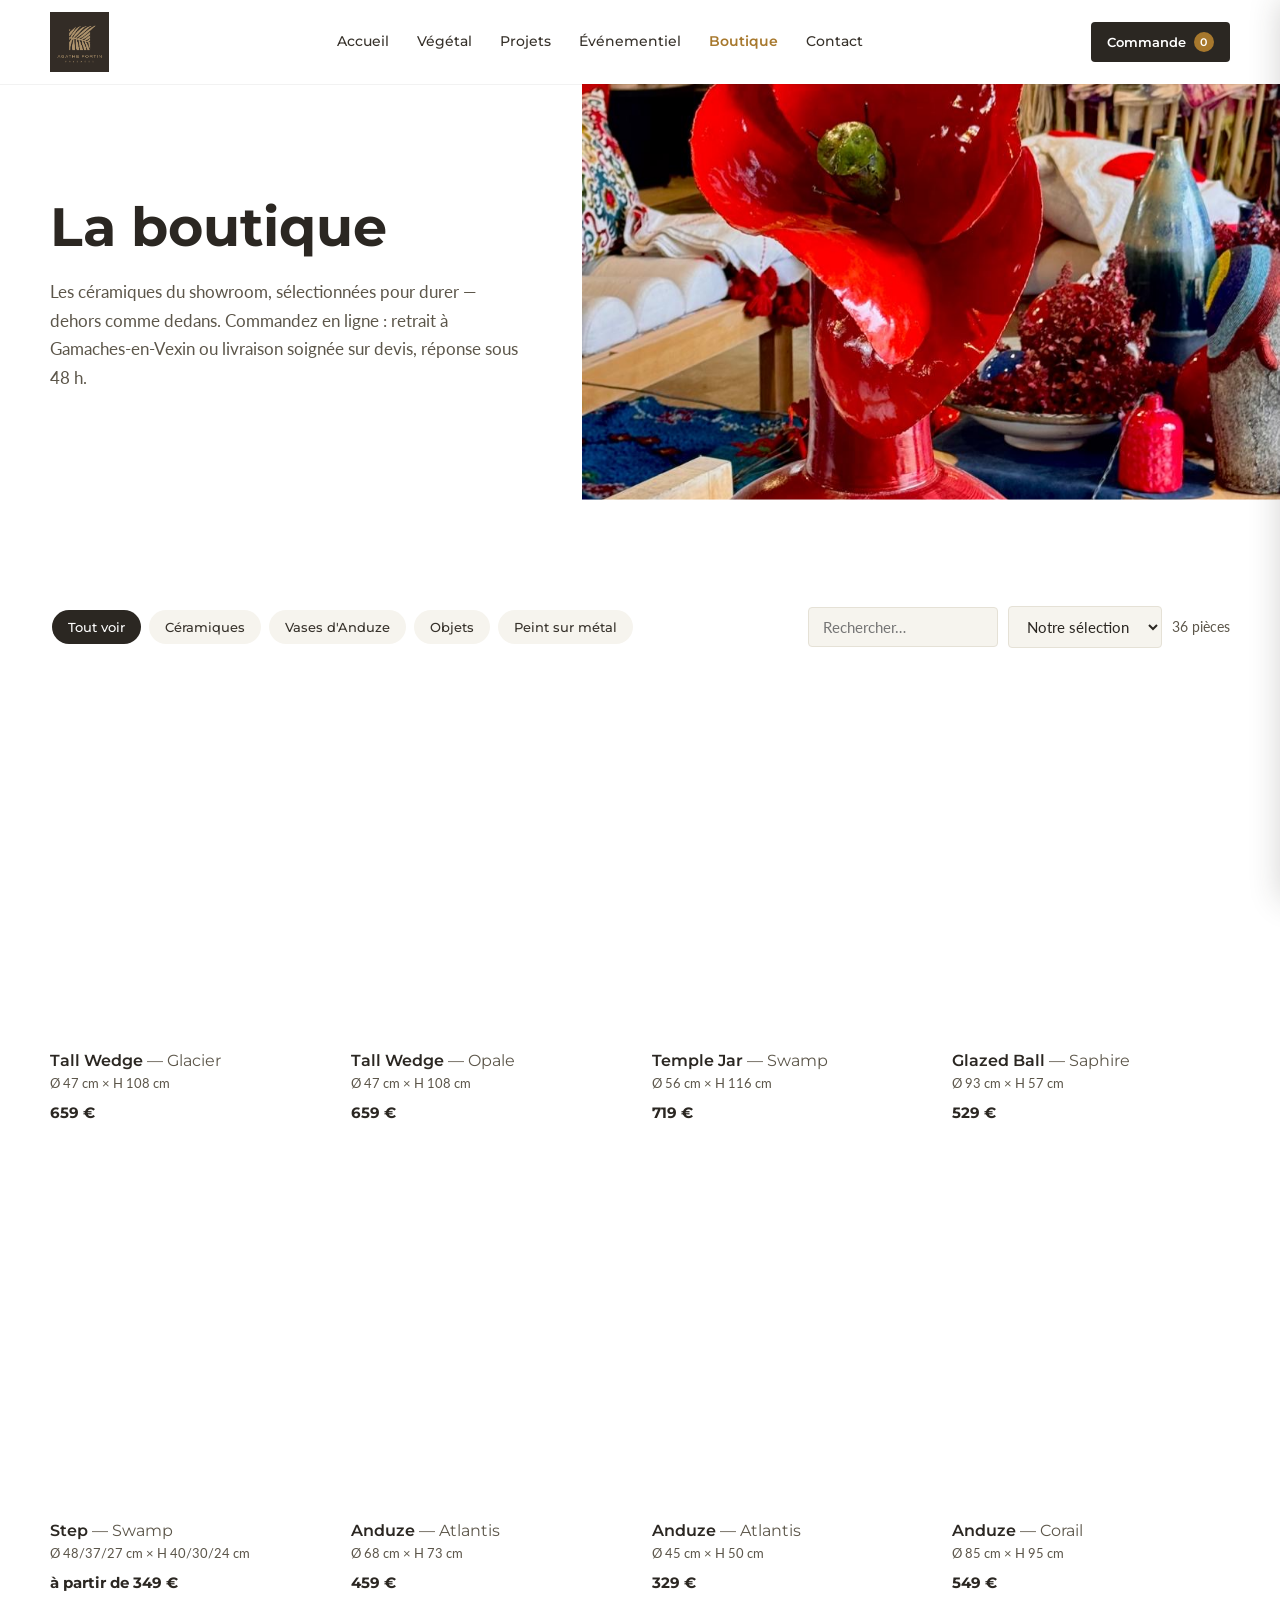
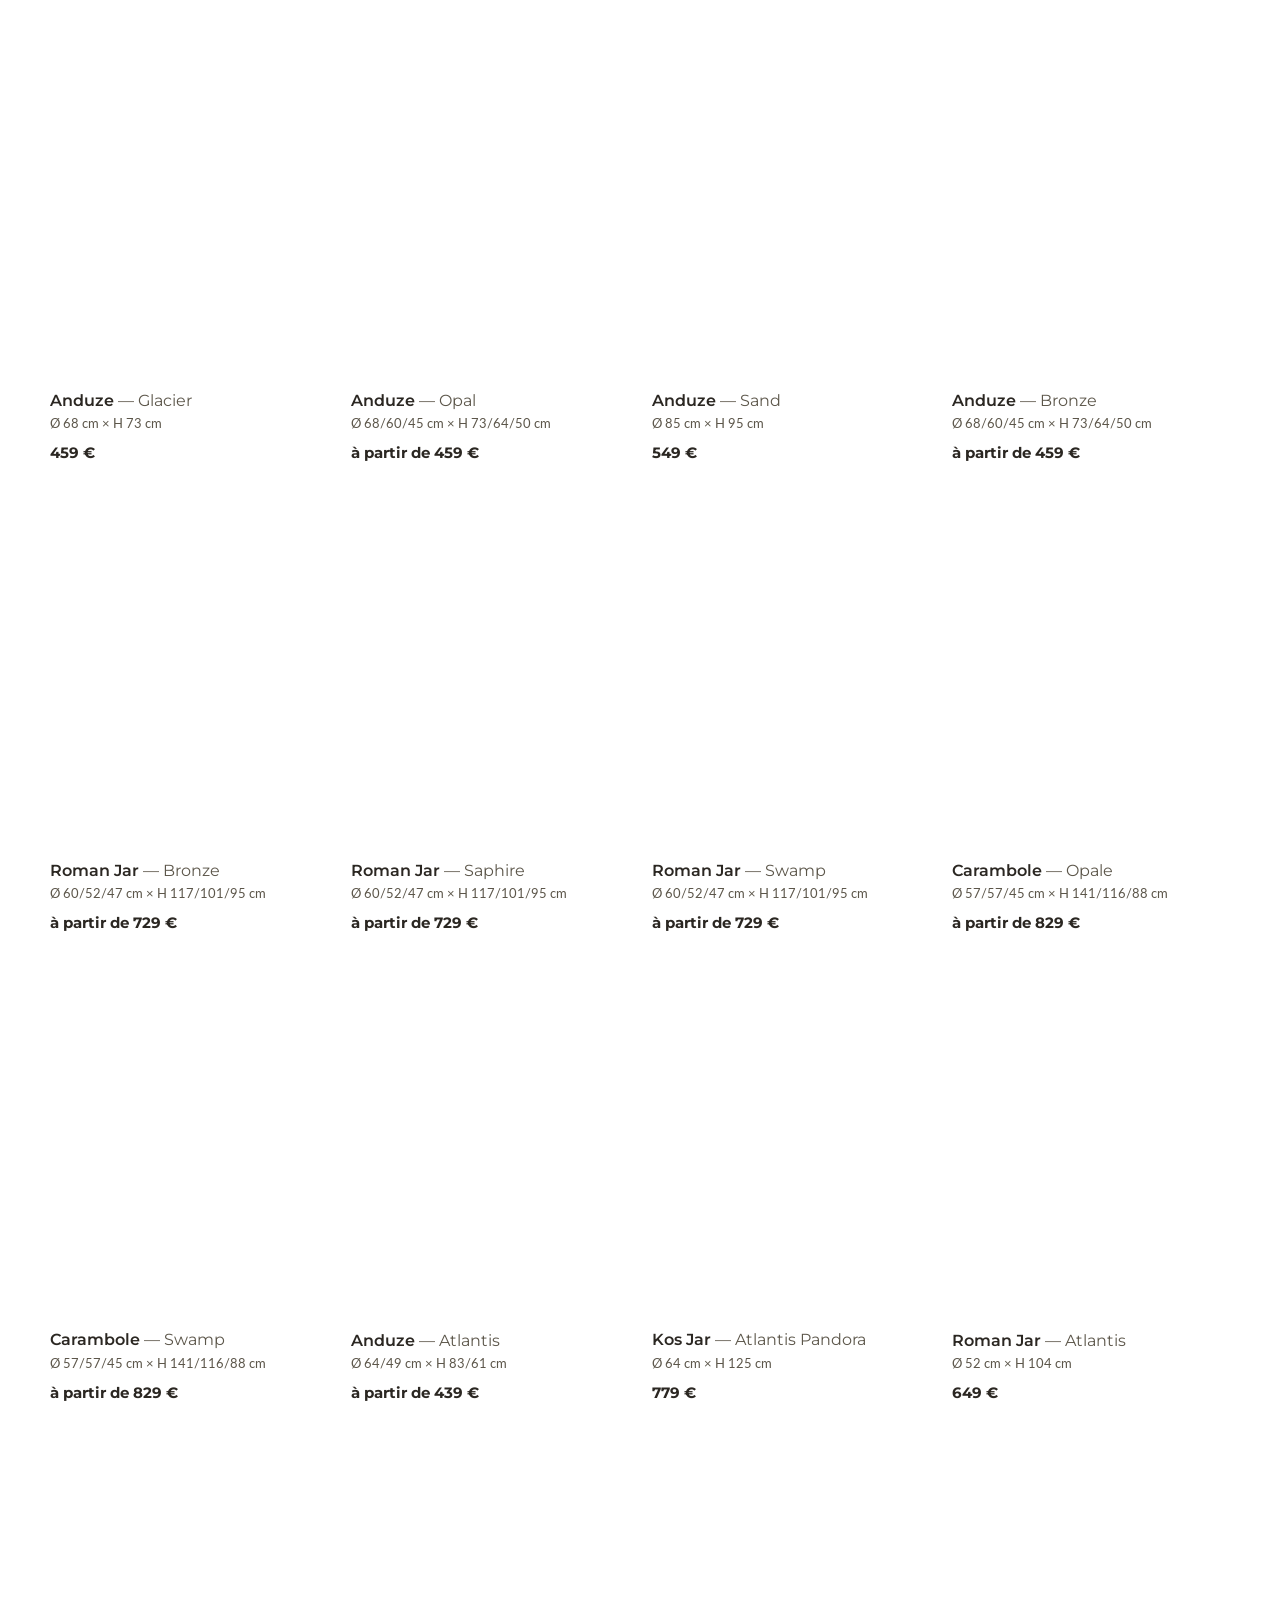
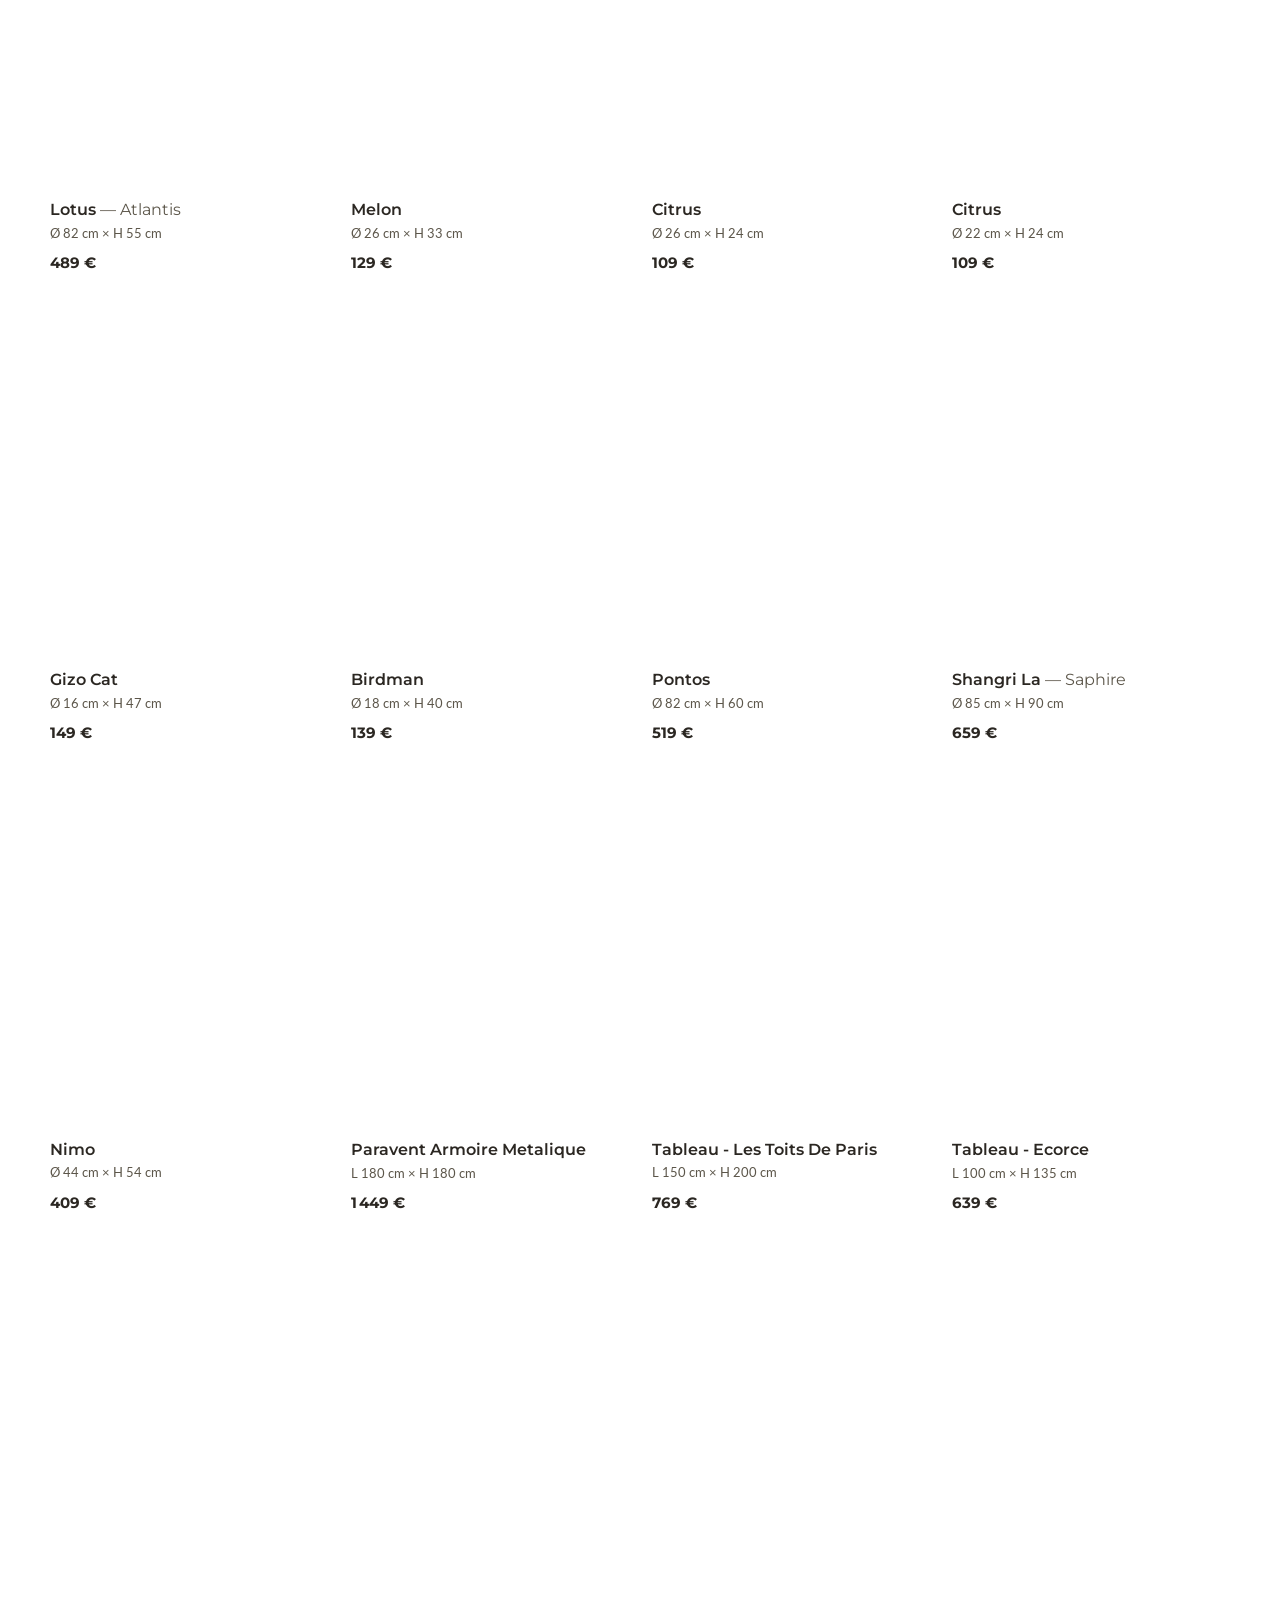
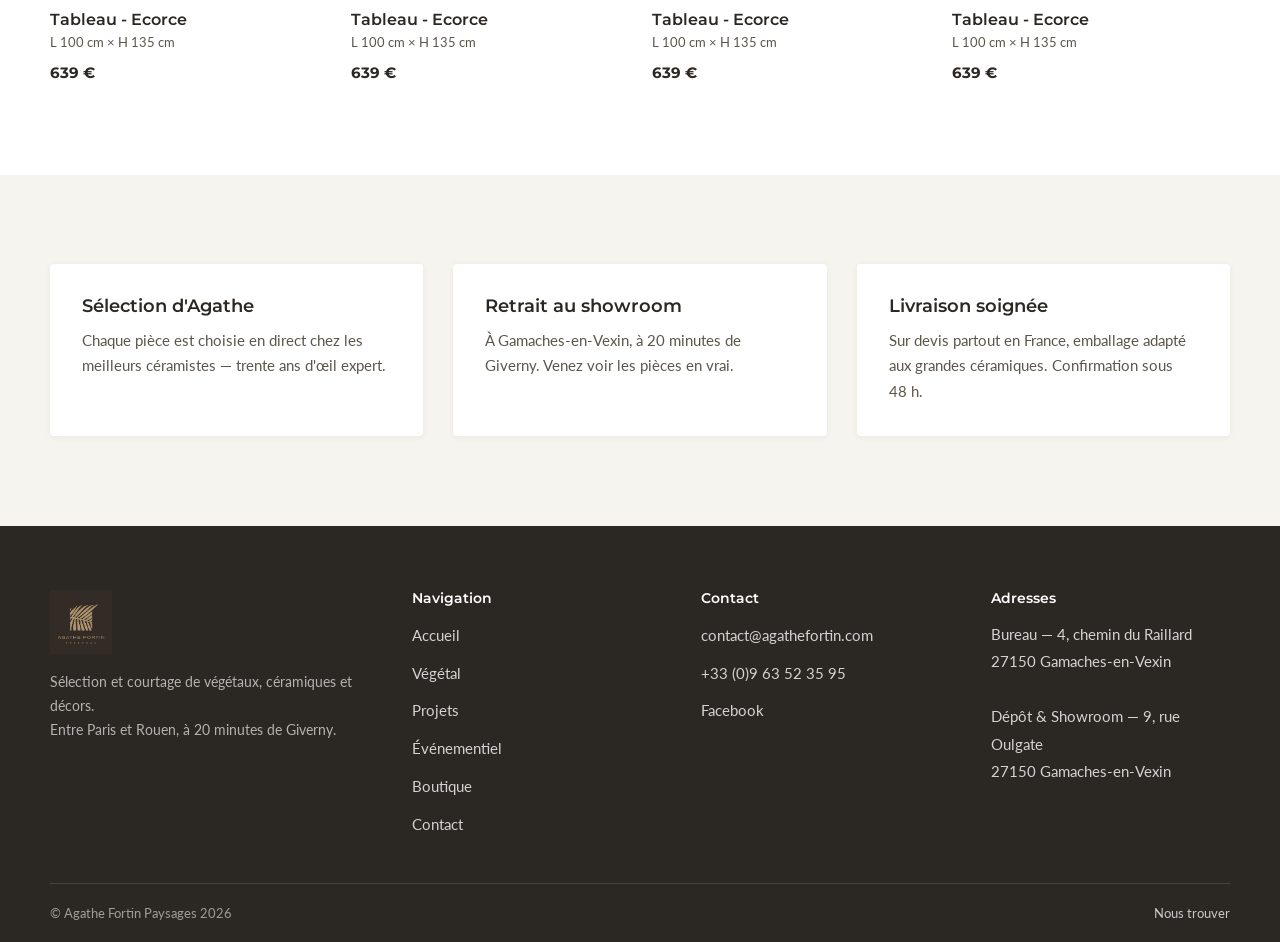
==== boutique.html @ d3d0413d "Site Agathe Fortin Paysages — version de prévisualisation Co-Authored-By: Claude Opus 5.5 <noreply@a" ====
<!doctype html>
<html lang="fr">
<head>
<meta charset="utf-8">
<meta name="viewport" content="width=device-width, initial-scale=1">
<title>La Boutique — Céramiques & Décors | Agathe Fortin Paysages</title>
<meta name="description" content="Céramiques, vases d'Anduze, objets et tableaux peints sur métal du showroom de Gamaches-en-Vexin. Commandez en ligne, réponse sous 48 h.">
<meta name="robots" content="noindex, nofollow">
<meta property="og:title" content="La Boutique — Céramiques & Décors | Agathe Fortin Paysages">
<meta property="og:description" content="Céramiques, vases d'Anduze, objets et tableaux peints sur métal du showroom de Gamaches-en-Vexin. Commandez en ligne, réponse sous 48 h.">
<meta property="og:type" content="website">
<meta property="og:image" content="assets/img/showroom/salon.jpg">
<link rel="icon" href="assets/img/brand/favicon.ico">
<link rel="preconnect" href="https://fonts.googleapis.com">
<link rel="preconnect" href="https://fonts.gstatic.com" crossorigin>
<link href="https://fonts.googleapis.com/css2?family=Montserrat:wght@400;500;600;700&family=Lato:wght@400;700&display=swap" rel="stylesheet">
<link rel="stylesheet" href="assets/css/style.css?v=27">
</head>
<body>

<header id="header">
  <div class="header-inner">
    <a class="brand" href="index.html" aria-label="Agathe Fortin Paysages — accueil">
      <img src="assets/img/brand/logo.png" alt="Agathe Fortin Paysages">
    </a>
    <nav class="nav" aria-label="Navigation principale"><a class="nav-link" href="index.html">Accueil</a><a class="nav-link" href="vegetal.html">Végétal</a><a class="nav-link" href="projets.html">Projets</a><a class="nav-link" href="evenementiel.html">Événementiel</a><a class="nav-link active" href="boutique.html">Boutique</a><a class="nav-link" href="contact.html">Contact</a></nav>
    <div class="header-actions">
      <button class="cart-btn" data-cart-open aria-label="Ouvrir ma commande">
        <span class="cart-label">Commande</span>
        <span class="cart-count">0</span>
      </button>
      <button id="burger" class="burger" aria-label="Menu"><span></span><span></span><span></span></button>
    </div>
  </div>
</header>

<div id="mobile-menu">
  <a class="mob-link" href="index.html">Accueil</a><a class="mob-link" href="vegetal.html">Végétal</a><a class="mob-link" href="projets.html">Projets</a><a class="mob-link" href="evenementiel.html">Événementiel</a><a class="mob-link active" href="boutique.html">Boutique</a><a class="mob-link" href="contact.html">Contact</a>
  <div class="mob-foot">contact@agathefortin.com<br>+33 (0)9 63 52 35 95</div>
</div>

<main id="main">
<section class="hero-bleed hero-bleed--page">
  <div class="hb-text">
    <h1>La boutique</h1>
    <p>Les céramiques du showroom, sélectionnées pour durer — dehors comme dedans. Commandez en ligne : retrait à Gamaches-en-Vexin ou livraison soignée sur devis, réponse sous 48 h.</p>
  </div>
  <div class="hb-media">
    <img src="assets/img/showroom/rouge.jpg" alt="">
  </div>
</section>

<section class="section section--white" id="catalogue">
  <div class="container">
    <div class="shop-toolbar" id="shop-toolbar">
      <div class="chips" id="shop-filters">
        <button class="chip on" data-cat="all">Tout voir</button>
        <button class="chip" data-cat="ceramiques">Céramiques</button>
        <button class="chip" data-cat="anduze">Vases d'Anduze</button>
        <button class="chip" data-cat="objets">Objets</button>
        <button class="chip" data-cat="metal">Peint sur métal</button>
      </div>
      <div class="shop-tools">
        <input id="shop-search" type="search" placeholder="Rechercher…" aria-label="Rechercher une pièce">
        <select id="shop-sort" aria-label="Trier">
          <option value="featured">Notre sélection</option>
          <option value="price-asc">Prix croissant</option>
          <option value="price-desc">Prix décroissant</option>
          <option value="name">Nom A-Z</option>
        </select>
        <span class="shop-count" id="shop-count"></span>
      </div>
    </div>
    <div class="shop-grid" id="shop-grid"></div>
  </div>
</section>

<section class="section">
  <div class="container">
    <div class="cards3 cards3--text">
      <div class="tcard"><h3>Sélection d'Agathe</h3><p>Chaque pièce est choisie en direct chez les meilleurs céramistes — trente ans d'œil expert.</p></div>
      <div class="tcard"><h3>Retrait au showroom</h3><p>À Gamaches-en-Vexin, à 20 minutes de Giverny. Venez voir les pièces en vrai.</p></div>
      <div class="tcard"><h3>Livraison soignée</h3><p>Sur devis partout en France, emballage adapté aux grandes céramiques. Confirmation sous 48&nbsp;h.</p></div>
    </div>
  </div>
</section>
</main>

<footer id="footer">
  <div class="container">
    <div class="footer-top">
      <div class="footer-brand">
        <img src="assets/img/brand/logo.png" alt="Agathe Fortin Paysages">
        <p>Sélection et courtage de végétaux, céramiques et décors.<br>Entre Paris et Rouen, à 20 minutes de Giverny.</p>
      </div>
      <div>
        <h4>Navigation</h4>
        <ul>
          <li><a href="index.html">Accueil</a></li>
          <li><a href="vegetal.html">Végétal</a></li>
          <li><a href="projets.html">Projets</a></li>
          <li><a href="evenementiel.html">Événementiel</a></li>
          <li><a href="boutique.html">Boutique</a></li>
          <li><a href="contact.html">Contact</a></li>
        </ul>
      </div>
      <div>
        <h4>Contact</h4>
        <ul>
          <li><a href="mailto:contact@agathefortin.com">contact@agathefortin.com</a></li>
          <li><a href="tel:+33963523595">+33 (0)9 63 52 35 95</a></li>
          <li><a href="https://www.facebook.com/AgatheFortinPaysages/" target="_blank" rel="noopener">Facebook</a></li>
        </ul>
      </div>
      <div>
        <h4>Adresses</h4>
        <address>Bureau — 4, chemin du Raillard<br>27150 Gamaches-en-Vexin<br><br>Dépôt &amp; Showroom — 9, rue Oulgate<br>27150 Gamaches-en-Vexin</address>
      </div>
    </div>
    <div class="footer-bottom">
      <span>&copy; Agathe Fortin Paysages 2026</span>
      <a href="contact.html">Nous trouver</a>
    </div>
  </div>
</footer>

<div id="cart-backdrop"></div>
<aside id="cart-drawer" aria-label="Ma commande">
  <div class="cart-head">
    <div><h3>Ma commande</h3><span class="sub">0 article</span></div>
    <button class="modal-close cart-close" aria-label="Fermer">&#10005;</button>
  </div>
  <div class="cart-items"></div>
  <div class="cart-foot">
    <div class="row"><span>Total de la sélection</span><strong>—</strong></div>
    <button class="btn" data-checkout>Envoyer ma demande</button>
    <p class="hint">Disponibilité, livraison et paiement confirmés sous 48&nbsp;h.</p>
  </div>
</aside>

<div id="product-modal" class="modal" role="dialog" aria-modal="true">
  <div class="modal-backdrop" data-modal-close></div>
  <div class="modal-panel">
    <button class="modal-close" data-modal-close aria-label="Fermer">&#10005;</button>
    <div class="mp-img"><img src="" alt=""></div>
    <div class="mp-body">
      <span class="mp-cat">Céramique</span>
      <h3 class="mp-name"></h3>
      <p class="specs mp-specs"></p>
      <p class="mp-desc">Pièce sélectionnée par Agathe Fortin pour son showroom de Gamaches-en-Vexin. Dimensions en centimètres.</p>
      <div class="price-row">
        <span class="mp-price">Prix sur demande</span>
        <div class="qty">
          <button data-mq-dec aria-label="Moins">&minus;</button>
          <span class="q">1</span>
          <button data-mq-inc aria-label="Plus">+</button>
        </div>
      </div>
      <div class="actions">
        <button class="btn" data-modal-add>Ajouter à ma commande</button>
      </div>
    </div>
  </div>
</div>

<div id="order-modal" class="modal" role="dialog" aria-modal="true">
  <div class="modal-backdrop" data-modal-close></div>
  <div class="modal-panel checkout-panel">
    <button class="modal-close" data-modal-close aria-label="Fermer">&#10005;</button>
    <div class="mp-body">
      <div class="order-form-wrap">
        <h3 class="mp-name">Finaliser ma demande</h3>
        <p class="mp-desc">Nous revenons vers vous sous 48&nbsp;h avec la disponibilité des pièces, le devis et les modalités de réception.</p>
        <form id="order-form">
          <div class="form-grid">
            <div class="field"><label for="o-nom">Nom complet *</label><input id="o-nom" name="nom" required autocomplete="name"></div>
            <div class="field"><label for="o-email">Email *</label><input id="o-email" name="email" type="email" required autocomplete="email"></div>
            <div class="field"><label for="o-tel">Téléphone</label><input id="o-tel" name="tel" type="tel" autocomplete="tel"></div>
            <div class="field"><label>Réception</label>
              <div class="seg">
                <label><input type="radio" name="mode" value="retrait" checked><span>Retrait showroom</span></label>
                <label><input type="radio" name="mode" value="livraison"><span>Livraison (devis)</span></label>
              </div>
            </div>
            <div class="field full"><label for="o-msg">Message</label><textarea id="o-msg" name="msg"></textarea></div>
          </div>
          <div class="actions"><button class="btn" type="submit">Envoyer ma demande</button></div>
        </form>
      </div>
      <div class="order-ok" style="display:none">
        <div class="check">&#10003;</div>
        <h3>Votre demande est prête</h3>
        <p class="mp-desc">Votre logiciel de messagerie s'est ouvert avec le récapitulatif.<br>Il ne reste qu'à cliquer sur «&nbsp;Envoyer&nbsp;».</p>
        <button class="btn btn--dark" data-modal-close>Fermer</button>
      </div>
    </div>
  </div>
</div>

<script src="assets/data.js?v=27"></script>
<script src="assets/js/main.js?v=27"></script>
</body>
</html>
---- assets/css/style.css ----
/* ============================================================
   AGATHE FORTIN PAYSAGES — v7 « Sobre »
   Charte du site d'origine : Montserrat (titres) + Lato (texte),
   anthracite #2b2722, or #a7782d, bronze #8c7d64, crème.
   Pas de ligne décorative. Pas de texte sur image.
   Les sections alternent crème / blanc.
   ============================================================ */

:root {
  --ink: #2b2722;
  --ink-2: #37322b;
  --ink-3: #5c564a;
  --bronze: #8c7d64;
  --gold: #a7782d;
  --gold-dark: #8c6321;
  --cream: #f6f4ee;
  --white: #ffffff;
  --border: #e5e1d6;
  --sans: "Montserrat", "Helvetica Neue", sans-serif;
  --body: "Lato", "Helvetica Neue", sans-serif;
  --header-h: 72px;
  --gut: 20px;
  --radius: 4px;
}
@media (min-width: 900px) { :root { --header-h: 84px; --gut: 40px; } }

* { margin: 0; padding: 0; box-sizing: border-box; }
html { scroll-behavior: smooth; -webkit-text-size-adjust: 100%; }

body {
  font-family: var(--body);
  font-size: 16px;
  line-height: 1.7;
  color: var(--ink-2);
  background: var(--cream);
  -webkit-font-smoothing: antialiased;
  overflow-x: hidden;
}
@media (min-width: 900px) { body { font-size: 17px; } }

img { max-width: 100%; display: block; }
a { color: inherit; text-decoration: none; }
button { font-family: inherit; cursor: pointer; background: none; border: 0; color: inherit; }
::selection { background: var(--gold); color: #fff; }

h1, h2, h3, h4 { font-family: var(--sans); color: var(--ink); font-weight: 600; line-height: 1.2; }
h1 { font-size: clamp(30px, 5vw, 46px); font-weight: 700; }
h2 { font-size: clamp(24px, 3.4vw, 32px); margin-bottom: clamp(20px, 3vw, 32px); }
h3 { font-size: 18px; }

.container { width: min(1180px, calc(100% - 2 * var(--gut))); margin-inline: auto; }

.section { padding: clamp(52px, 7vw, 90px) 0; }
.section--white { background: var(--white); }

.btn {
  display: inline-flex; align-items: center; justify-content: center;
  font-family: var(--sans); font-size: 14px; font-weight: 600;
  padding: 15px 28px; border-radius: var(--radius);
  background: var(--gold); color: #fff;
  transition: background 0.2s;
}
.btn:hover { background: var(--gold-dark); transform: translateY(-1px); box-shadow: 0 6px 18px rgba(167, 120, 45, 0.3); }
.btn { transition: background 0.2s, transform 0.2s, box-shadow 0.2s; }
.btn:active { transform: translateY(0); box-shadow: none; }
.btn--light { background: #fff; color: var(--ink); }
.btn--light:hover { background: var(--cream); }
.btn--dark { background: var(--ink); color: #fff; }
.btn--dark:hover { background: #000; }
.btn:focus-visible, a:focus-visible, .chip:focus-visible { outline: 2px solid var(--gold); outline-offset: 2px; }

.link-gold {
  color: var(--gold); font-weight: 700; font-family: var(--body);
  text-decoration: underline; text-underline-offset: 4px; text-decoration-thickness: 1px;
}
.link-gold:hover { color: var(--gold-dark); }

/* ---------- header ---------- */
#header {
  position: sticky; top: 0; z-index: 90;
  background: rgba(255, 255, 255, 0.97);
  box-shadow: 0 1px 0 rgba(43, 39, 34, 0.06);
  transition: box-shadow 0.3s;
}
#header.scrolled { box-shadow: 0 2px 16px rgba(43, 39, 34, 0.12); }
#header .header-inner {
  width: min(1180px, calc(100% - 2 * var(--gut))); margin-inline: auto;
  height: var(--header-h);
  display: flex; align-items: center; justify-content: space-between; gap: 16px;
}
.brand img { height: 52px; width: auto; }
@media (min-width: 900px) { .brand img { height: 60px; } }

.nav { display: none; }
@media (min-width: 1000px) {
  .nav { display: flex; align-items: center; gap: 28px; }
  .nav a.nav-link {
    font-family: var(--sans); font-size: 14px; font-weight: 500;
    color: var(--ink-2); padding: 6px 0;
  }
  .nav a.nav-link:hover { color: var(--gold); }
  .nav a.nav-link.active { color: var(--gold); font-weight: 600; }
}

.header-actions { display: flex; align-items: center; gap: 10px; }
.cart-btn {
  display: flex; align-items: center; gap: 8px;
  font-family: var(--sans); font-size: 13px; font-weight: 600;
  color: #fff; background: var(--ink);
  padding: 10px 16px; border-radius: var(--radius);
  transition: background 0.2s;
}
.cart-btn:hover { background: #000; }
.cart-btn .cart-count {
  min-width: 20px; height: 20px; border-radius: 50%;
  background: var(--gold); color: #fff;
  display: inline-flex; align-items: center; justify-content: center;
  font-size: 11px; padding: 0 5px;
}
.cart-btn .cart-count.pulse { animation: pulse 0.5s ease; }
@keyframes pulse { 40% { transform: scale(1.4); } }
@media (max-width: 899px) { .cart-btn .cart-label { display: none; } }

.burger { display: flex; width: 42px; height: 42px; flex-direction: column; align-items: center; justify-content: center; gap: 5px; }
.burger span { width: 22px; height: 2px; background: var(--ink); border-radius: 2px; transition: transform 0.3s, opacity 0.2s; }
body.menu-open .burger span:nth-child(1) { transform: translateY(7px) rotate(45deg); }
body.menu-open .burger span:nth-child(2) { opacity: 0; }
body.menu-open .burger span:nth-child(3) { transform: translateY(-7px) rotate(-45deg); }
@media (min-width: 1000px) { .burger { display: none; } }

#mobile-menu {
  position: fixed; inset: var(--header-h) 0 0 0; z-index: 80;
  background: var(--white);
  display: flex; flex-direction: column;
  padding: 28px var(--gut);
  opacity: 0; visibility: hidden; transition: opacity 0.25s, visibility 0.25s;
  overflow: auto;
}
body.menu-open #mobile-menu { opacity: 1; visibility: visible; }
#mobile-menu a.mob-link {
  font-family: var(--sans); font-size: 20px; font-weight: 600; color: var(--ink);
  padding: 15px 0; border-bottom: 1px solid var(--border);
}
#mobile-menu a.mob-link.active { color: var(--gold); }
#mobile-menu .mob-foot { margin-top: 26px; font-size: 14px; color: var(--ink-3); line-height: 1.9; }

/* ---------- cartes 3 colonnes ---------- */
.cards3 { display: grid; gap: clamp(18px, 2.4vw, 30px); }
@media (min-width: 760px) { .cards3 { grid-template-columns: repeat(3, 1fr); } }
.card { display: block; }
.card .imgwrap { border-radius: var(--radius); overflow: hidden; margin-bottom: 14px; }
.card img {
  width: 100%; aspect-ratio: 4 / 5; object-fit: cover;
  border-radius: var(--radius);
  transition: transform 0.6s cubic-bezier(0.22, 1, 0.36, 1);
}
.card:hover img { transform: scale(1.04); }
.card h3 { margin-bottom: 6px; }
.card:hover h3 { color: var(--gold); }
.card p { font-size: 15px; color: var(--ink-3); }

.cards3--text .tcard {
  background: var(--white); border-radius: var(--radius);
  padding: clamp(22px, 2.6vw, 32px);
  box-shadow: 0 1px 6px rgba(43, 39, 34, 0.06);
  transition: transform 0.3s ease, box-shadow 0.3s ease;
}
.cards3--text .tcard:hover { transform: translateY(-4px); box-shadow: 0 10px 28px rgba(43, 39, 34, 0.1); }
.section--white .cards3--text .tcard { background: var(--cream); box-shadow: none; }
.tcard h3 { margin-bottom: 10px; }
.tcard p { font-size: 15px; color: var(--ink-3); }
.tcard p + p { margin-top: 10px; }

.services-line { margin-top: clamp(22px, 3vw, 34px); font-size: 15px; color: var(--ink-3); max-width: 90ch; }

/* ---------- showroom (accueil) ---------- */
.showroom-grid { display: grid; gap: clamp(24px, 3.4vw, 56px); align-items: center; }
@media (min-width: 900px) { .showroom-grid { grid-template-columns: 0.9fr 1.1fr; } }
.showroom-text p { color: var(--ink-3); margin-bottom: 14px; max-width: 50ch; }
.showroom-text .btn { margin-top: 10px; }

/* ---------- bandeau CTA ---------- */
.cta { background: var(--ink); color: #fff; padding: clamp(48px, 6vw, 80px) 0; }
.cta-inner { text-align: center; display: flex; flex-direction: column; align-items: center; gap: 14px; }
.cta-inner h2 { color: #fff; margin-bottom: 0; }
.cta-inner p { color: rgba(255, 255, 255, 0.8); }
.cta-inner .btn { margin-top: 8px; }

/* ---------- teaser boutique ---------- */
.teaser-head { display: flex; align-items: baseline; justify-content: space-between; gap: 18px; margin-bottom: clamp(18px, 2.6vw, 28px); }
.teaser-head h2 { margin-bottom: 0; }
.teaser-scroll { display: flex; gap: clamp(14px, 2vw, 24px); overflow-x: auto; padding: 4px 4px 16px; scroll-snap-type: x mandatory; -webkit-overflow-scrolling: touch; }
.teaser-scroll::-webkit-scrollbar { height: 5px; }
.teaser-scroll::-webkit-scrollbar-thumb { background: var(--border); border-radius: 4px; }
.teaser-scroll .product { flex: 0 0 clamp(200px, 38vw, 260px); scroll-snap-align: start; }

/* ---------- boutique : barre d'outils ---------- */
.shop-toolbar {
  position: sticky; top: var(--header-h); z-index: 40;
  background: inherit;
  display: flex; flex-direction: column; gap: 10px;
  padding: 12px 0; margin-bottom: clamp(20px, 3vw, 32px);
  background: var(--white);
}
@media (min-width: 900px) { .shop-toolbar { flex-direction: row; align-items: center; justify-content: space-between; gap: 20px; } }
.chips { display: flex; gap: 8px; overflow-x: auto; scrollbar-width: none; -webkit-overflow-scrolling: touch; padding: 2px; }
.chips::-webkit-scrollbar { display: none; }
.chip {
  flex: none;
  font-family: var(--sans); font-size: 13px; font-weight: 500;
  padding: 9px 16px; border-radius: 999px;
  background: var(--cream); color: var(--ink-2);
  transition: background 0.2s, color 0.2s;
  white-space: nowrap;
}
.chip:hover { background: var(--border); }
.chip.on { background: var(--ink); color: #fff; }
.shop-tools { display: flex; align-items: center; gap: 10px; }
#shop-search, #shop-sort {
  font-family: var(--body); font-size: 15px; color: var(--ink);
  background: var(--cream); border: 1px solid var(--border); border-radius: var(--radius);
  padding: 10px 14px;
}
#shop-search { flex: 1; min-width: 0; }
@media (min-width: 900px) { #shop-search { width: 190px; flex: none; } }
#shop-search:focus, #shop-sort:focus { outline: 0; border-color: var(--gold); }
.shop-count { display: none; }
@media (min-width: 900px) { .shop-count { display: block; font-size: 14px; color: var(--ink-3); white-space: nowrap; } }
.shop-empty { grid-column: 1 / -1; text-align: center; padding: 50px 16px; color: var(--ink-3); }

/* ---------- grille produits ---------- */
.shop-grid { display: grid; grid-template-columns: repeat(2, 1fr); gap: clamp(22px, 3vw, 36px) clamp(12px, 1.8vw, 24px); }
@media (min-width: 760px) { .shop-grid { grid-template-columns: repeat(3, 1fr); } }
@media (min-width: 1100px) { .shop-grid { grid-template-columns: repeat(4, 1fr); } }

.product { position: relative; }
.product .ph { position: relative; display: block; border-radius: var(--radius); overflow: hidden; background: var(--cream); }
.product .ph img { width: 100%; aspect-ratio: 4 / 5; object-fit: cover; transition: transform 0.6s cubic-bezier(0.22, 1, 0.36, 1); }
.product:hover .ph img { transform: scale(1.04); }
.product .cat-tag, .product .size-tag {
  position: absolute; top: 10px; z-index: 2;
  font-family: var(--sans); font-size: 11px; font-weight: 600;
  padding: 5px 10px; border-radius: 999px;
}
.product .cat-tag { left: 10px; color: #fff; background: rgba(43, 39, 34, 0.75); }
@media (max-width: 599px) { .product .cat-tag { display: none; } }
.product .size-tag { right: 10px; color: var(--ink); background: rgba(255, 255, 255, 0.92); }
.quick { position: absolute; right: 10px; bottom: 10px; z-index: 3; }
.quick button {
  width: 42px; height: 42px; border-radius: 50%;
  background: #fff; color: var(--ink);
  font-size: 20px; line-height: 1;
  display: flex; align-items: center; justify-content: center;
  box-shadow: 0 2px 10px rgba(43, 39, 34, 0.25);
  transition: background 0.2s, color 0.2s;
}
.quick button:hover { background: var(--gold); color: #fff; }
.product .meta { padding-top: 12px; }
.product .meta h3 { font-size: 16px; }
.product .meta h3 .col { font-weight: 400; color: var(--ink-3); }
.product .meta .specs { display: block; font-size: 13px; color: var(--ink-3); margin-top: 2px; }
.product .meta .price { display: block; margin-top: 6px; font-family: var(--sans); font-size: 15px; font-weight: 700; color: var(--ink); }
.product .meta .price .from { font-weight: 400; color: var(--ink-3); font-size: 13px; }

/* ---------- page produit ---------- */
.pp-wrap { background: var(--white); padding: clamp(24px, 3.5vw, 48px) 0 clamp(48px, 6vw, 80px); }
.breadcrumb { margin-bottom: clamp(18px, 2.5vw, 28px); font-size: 14px; }
.breadcrumb a { color: var(--ink-3); }
.breadcrumb a:hover { color: var(--gold); }
.pp-grid { display: grid; gap: clamp(24px, 4vw, 64px); }
@media (min-width: 900px) { .pp-grid { grid-template-columns: 1fr 1fr; align-items: start; } }
.pp-photo { border-radius: var(--radius); overflow: hidden; background: var(--cream); }
.pp-photo img { width: 100%; aspect-ratio: 4 / 5; object-fit: cover; }
.pp-info { display: flex; flex-direction: column; gap: 14px; }
@media (min-width: 900px) { .pp-info { position: sticky; top: calc(var(--header-h) + 20px); } }
.mp-cat { font-family: var(--sans); font-size: 13px; font-weight: 600; color: var(--gold); }
.pp-name { font-size: clamp(26px, 3.6vw, 38px); }
.pp-price { font-family: var(--sans); font-size: 24px; font-weight: 700; color: var(--ink); }
.pp-desc { color: var(--ink-3); font-size: 15.5px; max-width: 56ch; }
.pp-specs { border-collapse: collapse; width: 100%; }
.pp-specs th, .pp-specs td { padding: 10px 0; border-bottom: 1px solid var(--border); font-size: 14.5px; text-align: left; }
.pp-specs th { font-family: var(--sans); font-weight: 600; color: var(--ink-3); width: 120px; padding-right: 14px; vertical-align: top; }
.pp-buy { display: flex; align-items: stretch; gap: 12px; margin-top: 6px; }
.pp-add { flex: 1; }
.pp-notes { list-style: none; display: flex; flex-direction: column; gap: 6px; margin-top: 4px; }
.pp-notes li { font-size: 14px; color: var(--ink-3); padding-left: 20px; position: relative; }
.pp-notes li::before { content: "✓"; position: absolute; left: 0; color: var(--gold); }

.pp-stickybar {
  position: fixed; left: 0; right: 0; bottom: 0; z-index: 60;
  display: flex; align-items: center; justify-content: space-between; gap: 14px;
  background: #fff;
  padding: 10px var(--gut) calc(10px + env(safe-area-inset-bottom));
  transform: translateY(105%);
  transition: transform 0.3s ease;
  box-shadow: 0 -2px 16px rgba(43, 39, 34, 0.15);
}
.pp-stickybar.show { transform: none; }
.pp-stickybar .sb-info { min-width: 0; }
.pp-stickybar .sb-info strong { display: block; font-family: var(--sans); font-size: 17px; color: var(--ink); }
.pp-stickybar .sb-info span { display: block; font-size: 13px; color: var(--ink-3); white-space: nowrap; overflow: hidden; text-overflow: ellipsis; }
.pp-stickybar .btn { padding: 13px 22px; flex: none; }
@media (min-width: 900px) { .pp-stickybar { display: none; } }

.qty { display: inline-flex; align-items: center; border: 1px solid var(--border); border-radius: var(--radius); overflow: hidden; background: #fff; }
.qty button { width: 40px; height: 100%; min-height: 48px; font-size: 18px; color: var(--ink); }
.qty button:hover { background: var(--cream); }
.qty .q { min-width: 32px; text-align: center; font-family: var(--sans); font-size: 15px; font-weight: 600; }

/* ---------- projets / événements ---------- */
.works-grid { display: grid; gap: clamp(22px, 3vw, 36px) clamp(14px, 2vw, 24px); }
@media (min-width: 700px) { .works-grid { grid-template-columns: repeat(2, 1fr); } }
@media (min-width: 1080px) { .works-grid { grid-template-columns: repeat(3, 1fr); } }
.work { cursor: pointer; }
.work .ph { position: relative; border-radius: var(--radius); overflow: hidden; background: var(--cream); }
.work .ph img { width: 100%; aspect-ratio: 4 / 3; object-fit: cover; transition: transform 0.6s cubic-bezier(0.22, 1, 0.36, 1); }
.work:hover .ph img { transform: scale(1.04); }
.work .ph .count {
  position: absolute; top: 10px; right: 10px; z-index: 2;
  font-family: var(--sans); font-size: 11px; font-weight: 600;
  color: #fff; background: rgba(43, 39, 34, 0.75); padding: 5px 10px; border-radius: 999px;
}
.work .ph .plus { display: none; }
.work .meta { padding-top: 12px; }
.work .meta h3 { font-size: 16px; }
.work:hover .meta h3 { color: var(--gold); }
.work .meta .loc { font-size: 13px; color: var(--ink-3); margin-top: 2px; }

/* ---------- visionneuse ---------- */
#lightbox {
  position: fixed; inset: 0; z-index: 300;
  background: rgba(20, 18, 15, 0.95);
  display: flex; flex-direction: column;
  visibility: hidden; opacity: 0;
  transition: opacity 0.25s, visibility 0.25s;
}
#lightbox.open { visibility: visible; opacity: 1; }
.lb-top { display: flex; align-items: center; justify-content: space-between; gap: 14px; padding: 14px var(--gut); color: #fff; }
.lb-top .lb-title { font-family: var(--sans); font-size: 16px; font-weight: 600; min-width: 0; }
.lb-top .lb-title span { display: block; white-space: nowrap; overflow: hidden; text-overflow: ellipsis; }
.lb-top .lb-title small { display: block; font-family: var(--body); font-weight: 400; font-size: 13px; color: rgba(255,255,255,0.7); margin-top: 2px; }
.lb-top .lb-x { width: 42px; height: 42px; border-radius: 50%; background: rgba(255,255,255,0.12); color: #fff; font-size: 16px; flex: none; }
.lb-top .lb-x:hover { background: var(--gold); }
.lb-stage { flex: 1; position: relative; display: flex; align-items: center; justify-content: center; padding: 0 8px 8px; min-height: 0; }
@media (min-width: 900px) { .lb-stage { padding: 0 80px 16px; } }
.lb-stage img { max-width: 100%; max-height: 100%; object-fit: contain; }
.lb-nav {
  position: absolute; top: 50%; transform: translateY(-50%);
  width: 46px; height: 46px; border-radius: 50%;
  background: rgba(255,255,255,0.12); color: #fff; font-size: 18px; z-index: 2;
}
.lb-nav:hover { background: var(--gold); }
.lb-prev { left: 10px; } .lb-next { right: 10px; }
.lb-count { text-align: center; padding: 0 0 16px; color: rgba(255,255,255,0.7); font-size: 14px; }

/* ---------- végétal ---------- */
.pill-list { list-style: none; display: flex; flex-wrap: wrap; gap: 10px; }
.pill-list li {
  font-family: var(--sans); font-size: 14px; font-weight: 500;
  background: var(--cream); color: var(--ink-2);
  padding: 10px 18px; border-radius: 999px;
}
.gallery-strip { display: flex; gap: 12px; overflow-x: auto; padding-bottom: 14px; scroll-snap-type: x mandatory; -webkit-overflow-scrolling: touch; }
.gallery-strip::-webkit-scrollbar { height: 5px; }
.gallery-strip::-webkit-scrollbar-thumb { background: var(--border); border-radius: 4px; }
.gallery-strip img { height: clamp(220px, 28vw, 340px); width: auto; flex: none; scroll-snap-align: start; cursor: pointer; border-radius: var(--radius); }

/* ---------- contact ---------- */
.contact-grid { display: grid; gap: clamp(24px, 3.4vw, 56px); align-items: start; }
@media (min-width: 900px) { .contact-grid { grid-template-columns: 0.8fr 1.2fr; } }
.contact-grid > div > p { color: var(--ink-3); max-width: 46ch; }
.map-wrap { height: clamp(300px, 42vw, 460px); background: var(--border); }
.map-wrap iframe { width: 100%; height: 100%; border: 0; display: block; }

/* ---------- formulaires ---------- */
.form-grid { display: grid; gap: 14px; }
@media (min-width: 700px) { .form-grid { grid-template-columns: 1fr 1fr; } .form-grid .full { grid-column: 1 / -1; } }
.field label { display: block; font-family: var(--sans); font-size: 13px; font-weight: 600; color: var(--ink-2); margin-bottom: 6px; }
.field input, .field textarea, .field select {
  width: 100%; padding: 13px 14px;
  border: 1px solid var(--border); border-radius: var(--radius);
  background: #fff; color: var(--ink);
  font-family: var(--body); font-size: 16px;
  transition: border-color 0.2s;
  appearance: none;
}
.field input:focus, .field textarea:focus, .field select:focus { outline: 0; border-color: var(--gold); }
.field textarea { min-height: 110px; resize: vertical; }
.seg { display: flex; border: 1px solid var(--border); border-radius: var(--radius); overflow: hidden; background: #fff; }
.seg label { flex: 1; margin: 0; padding: 13px 8px; text-align: center; cursor: pointer; font-size: 13px; color: var(--ink-3); }
.seg input { display: none; }
.seg label:has(input:checked) { background: var(--ink); color: #fff; }
.seg label + label { border-left: 1px solid var(--border); }
.actions { margin-top: 18px; }

/* ---------- pied de page ---------- */
#footer { background: var(--ink); color: rgba(255,255,255,0.8); }
.footer-top { display: grid; gap: 28px; padding: clamp(40px, 5vw, 64px) 0 clamp(30px, 4vw, 44px); }
@media (min-width: 900px) { .footer-top { grid-template-columns: 1.3fr 1fr 1fr 1fr; gap: clamp(28px, 4vw, 56px); } }
.footer-brand img { height: 64px; margin-bottom: 16px; }
.footer-brand p { font-size: 14px; color: rgba(255,255,255,0.65); }
#footer h4 { font-size: 14px; color: #fff; margin-bottom: 14px; }
#footer ul { list-style: none; display: flex; flex-direction: column; gap: 9px; }
#footer ul a, #footer address { font-style: normal; font-size: 14.5px; color: rgba(255,255,255,0.8); }
#footer ul a:hover { color: var(--gold); }
#footer address { line-height: 1.9; }
.footer-bottom {
  border-top: 1px solid rgba(255,255,255,0.12);
  padding: 18px 0 calc(18px + env(safe-area-inset-bottom));
  display: flex; align-items: center; justify-content: space-between; gap: 14px; flex-wrap: wrap;
  font-size: 13px; color: rgba(255,255,255,0.55);
}
.footer-bottom a { color: rgba(255,255,255,0.75); }
.footer-bottom a:hover { color: var(--gold); }

/* ---------- panier ---------- */
#cart-drawer {
  position: fixed; top: 0; right: 0; bottom: 0; z-index: 210;
  width: min(420px, 100vw);
  background: #fff;
  transform: translateX(102%);
  transition: transform 0.3s ease;
  display: flex; flex-direction: column;
  box-shadow: -8px 0 30px rgba(43,39,34,0.2);
}
#cart-drawer.open { transform: none; }
#cart-backdrop { position: fixed; inset: 0; z-index: 205; background: rgba(43,39,34,0.5); opacity: 0; visibility: hidden; transition: opacity 0.25s, visibility 0.25s; }
#cart-backdrop.open { opacity: 1; visibility: visible; }
.cart-head { display: flex; align-items: center; justify-content: space-between; padding: 18px var(--gut); border-bottom: 1px solid var(--border); }
.cart-head h3 { font-size: 20px; }
.cart-head .sub { font-size: 13px; color: var(--gold); font-weight: 700; }
.cart-items { flex: 1; overflow: auto; padding: 6px var(--gut); }
.cart-empty { padding: 46px 0; text-align: center; color: var(--ink-3); display: flex; flex-direction: column; gap: 16px; align-items: center; }
.cart-empty .serif { font-family: var(--sans); font-weight: 600; font-size: 18px; color: var(--ink); }
.cart-item { display: grid; grid-template-columns: 64px 1fr auto; gap: 14px; align-items: start; padding: 14px 0; border-bottom: 1px solid var(--border); }
.cart-item img { width: 64px; height: 78px; object-fit: cover; border-radius: var(--radius); }
.cart-item h4 { font-family: var(--sans); font-size: 15px; font-weight: 600; color: var(--ink); }
.cart-item .sp { font-size: 12.5px; color: var(--ink-3); margin-top: 2px; }
.ci-row { display: flex; align-items: center; justify-content: space-between; gap: 10px; margin-top: 8px; }
.cart-item .qty button { min-height: 30px; width: 28px; font-size: 14px; }
.cart-item .qty .q { min-width: 26px; font-size: 13px; }
.line-price { font-family: var(--sans); font-size: 14.5px; font-weight: 700; color: var(--ink); white-space: nowrap; }
.cart-item .rm { color: var(--ink-3); font-size: 15px; padding: 4px; }
.cart-item .rm:hover { color: var(--gold); }
.cart-foot { padding: 14px var(--gut) calc(16px + env(safe-area-inset-bottom)); border-top: 1px solid var(--border); }
.cart-foot .row { display: flex; justify-content: space-between; align-items: baseline; font-size: 14px; margin-bottom: 6px; color: var(--ink-3); }
.cart-foot .row strong { font-family: var(--sans); font-size: 18px; font-weight: 700; color: var(--ink); }
.cart-foot .btn { width: 100%; margin-top: 10px; }
.cart-foot .hint { margin-top: 8px; font-size: 12.5px; color: var(--ink-3); text-align: center; }
.modal-close, .cart-close {
  width: 40px; height: 40px; border-radius: 50%;
  background: var(--cream); color: var(--ink); font-size: 15px;
}
.modal-close:hover, .cart-close:hover { background: var(--ink); color: #fff; }

/* ---------- modales ---------- */
.modal {
  position: fixed; inset: 0; z-index: 220;
  display: flex; align-items: flex-end; justify-content: center;
  visibility: hidden; opacity: 0;
  transition: opacity 0.25s, visibility 0.25s;
}
@media (min-width: 700px) { .modal { align-items: center; padding: 4vh 4vw; } }
.modal.open { visibility: visible; opacity: 1; }
.modal-backdrop { position: absolute; inset: 0; background: rgba(43,39,34,0.55); }
.modal-panel {
  position: relative; z-index: 2;
  width: 100%; max-height: 92svh; overflow: auto;
  background: #fff; border-radius: 8px 8px 0 0;
}
@media (min-width: 700px) { .modal-panel { width: min(860px, 100%); display: grid; grid-template-columns: 1fr 1fr; border-radius: 8px; } }
.modal-panel .mp-img { display: none; background: var(--cream); }
@media (min-width: 700px) { .modal-panel .mp-img { display: block; } .modal-panel .mp-img img { width: 100%; height: 100%; object-fit: cover; } }
.modal-panel .mp-body { padding: clamp(22px, 3.4vw, 40px); display: flex; flex-direction: column; }
.mp-body h3 { font-size: clamp(20px, 2.6vw, 28px); margin: 4px 0 0; }
.mp-body .specs { margin-top: 8px; color: var(--ink-3); font-size: 14.5px; }
.mp-body .mp-desc { margin-top: 10px; font-size: 14.5px; color: var(--ink-3); }
.mp-body .price-row { margin-top: 18px; padding-top: 14px; border-top: 1px solid var(--border); display: flex; align-items: center; justify-content: space-between; gap: 14px; }
.mp-price { font-family: var(--sans); font-size: 19px; font-weight: 700; color: var(--ink); }
.mp-body .actions { margin-top: 18px; display: flex; gap: 12px; flex-wrap: wrap; }
.modal .modal-close { position: absolute; top: 12px; right: 12px; z-index: 3; }
.checkout-panel { display: block; }
@media (min-width: 700px) { .checkout-panel { width: min(620px, 100%); } }
.order-ok { text-align: center; padding: 20px 0 8px; display: flex; flex-direction: column; align-items: center; gap: 12px; }
.order-ok .check {
  width: 60px; height: 60px; border-radius: 50%;
  background: var(--gold); color: #fff;
  display: flex; align-items: center; justify-content: center; font-size: 26px;
}

/* ---------- toast ---------- */
#toast {
  position: fixed; left: 50%; bottom: 24px; z-index: 400;
  transform: translate(-50%, 140%);
  width: max-content; max-width: calc(100vw - 32px);
  background: var(--ink); color: #fff;
  padding: 13px 20px; border-radius: var(--radius);
  display: flex; align-items: center; gap: 10px;
  font-size: 14px;
  transition: transform 0.3s ease;
}
#toast.on { transform: translate(-50%, 0); }
#toast .dot { width: 7px; height: 7px; border-radius: 50%; background: var(--gold); flex: none; }

/* ============================================================
   v8 — héros pleine hauteur, photo jusqu'au bord
   ============================================================ */
.hero-bleed {
  display: grid; background: var(--white);
  min-height: calc(100svh - var(--header-h));
}
@media (min-width: 900px) { .hero-bleed { grid-template-columns: minmax(0, 5fr) minmax(0, 6fr); } }
.hero-bleed--page { min-height: 0; }
.hb-text {
  display: flex; flex-direction: column; justify-content: center;
  padding: clamp(36px, 6vw, 80px) var(--gut);
}
@media (min-width: 900px) {
  .hb-text { padding-left: max(var(--gut), calc((100vw - 1180px) / 2)); padding-right: clamp(32px, 4vw, 72px); }
}
.hb-text h1 { font-size: clamp(32px, 4.6vw, 54px); }
.hb-text p { margin: 18px 0 0; color: var(--ink-3); max-width: 54ch; }
.hb-text .hero-ctas { margin-top: 26px; }
.hero-ctas { display: flex; align-items: center; gap: 22px; flex-wrap: wrap; }
.hb-reassure { font-size: 13.5px !important; color: var(--bronze) !important; margin-top: 22px !important; }
.hb-media { position: relative; min-height: 320px; }
.hero-bleed--page .hb-media { min-height: 260px; }
@media (min-width: 900px) { .hero-bleed--page .hb-media { min-height: 420px; } }
.hb-media img { position: absolute; inset: 0; width: 100%; height: 100%; object-fit: cover; }
@media (max-width: 899px) { .hb-media { order: -1; aspect-ratio: 4 / 3; min-height: 0; } .hero-bleed { min-height: 0; } }

/* apparitions douces au défilement */
.fx { opacity: 0; transform: translateY(14px); transition: opacity 0.6s ease, transform 0.6s ease; }
.fx.fx-in { opacity: 1; transform: none; }
@media (prefers-reduced-motion: reduce) { .fx { opacity: 1 !important; transform: none !important; transition: none !important; } }

/* fondu d'arrivée de page */
@media (prefers-reduced-motion: no-preference) {
  body { animation: pagein 0.4s ease; }
  @keyframes pagein { from { opacity: 0; } }
}

/* ============================================================
   v9 — l'effet « waw » : mouvement, pas d'ornement
   ============================================================ */

/* chorégraphie d'entrée du héros */
@media (prefers-reduced-motion: no-preference) {
  .hb-media { overflow: hidden; }
  .hb-media img { animation: heroImg 1.3s cubic-bezier(0.22, 1, 0.36, 1) both; }
  @keyframes heroImg { from { transform: scale(1.08); opacity: 0.6; } }
  .hb-text > * { animation: heroUp 0.8s cubic-bezier(0.22, 1, 0.36, 1) both; }
  .hb-text > *:nth-child(1) { animation-delay: 0.15s; }
  .hb-text > *:nth-child(2) { animation-delay: 0.27s; }
  .hb-text > *:nth-child(3) { animation-delay: 0.39s; }
  .hb-text > *:nth-child(4) { animation-delay: 0.5s; }
  @keyframes heroUp { from { opacity: 0; transform: translateY(26px); } }
}

/* dévoilement des images au défilement */
.imgwrap { display: block; border-radius: var(--radius); overflow: hidden; }
.reveal-img { clip-path: inset(0 0 0 0); }
@media (prefers-reduced-motion: no-preference) {
  .reveal-img { clip-path: inset(0 0 100% 0); transition: clip-path 0.9s cubic-bezier(0.22, 1, 0.36, 1); }
  .reveal-img > img { transform: scale(1.1); transition: transform 1.2s cubic-bezier(0.22, 1, 0.36, 1); }
  .reveal-img.img-in { clip-path: inset(0 0 0% 0); }
  .reveal-img.img-in > img { transform: scale(1); }
}

/* titres : la ligne monte depuis son masque */
.tl { display: block; overflow: hidden; }
.tl > span { display: block; }
@media (prefers-reduced-motion: no-preference) {
  .tl > span { transform: translateY(110%); transition: transform 0.7s cubic-bezier(0.22, 1, 0.36, 1); }
  .tl.tl-in > span { transform: none; }
}

/* parallaxe douce (transform seulement) */
.plx { will-change: transform; }

/* transition de page */
@media (prefers-reduced-motion: no-preference) {
  body.pageout { opacity: 0; transition: opacity 0.22s ease; }
}

/* le zoom au survol reste prioritaire sur le reveal */
.card:hover .imgwrap > img, .product:hover .ph img, .work:hover .ph img { transform: scale(1.04) !important; }

/* ============================================================
   v10 — la fondatrice en avant
   ============================================================ */
.founder-grid { display: grid; gap: clamp(26px, 4vw, 70px); align-items: center; }
@media (min-width: 860px) { .founder-grid { grid-template-columns: minmax(0, 5fr) minmax(0, 7fr); } }
.founder-photo { max-width: 400px; justify-self: center; width: 100%; }
@media (min-width: 860px) { .founder-photo { justify-self: start; } }
.founder-photo img { width: 100%; aspect-ratio: 4 / 5; object-fit: cover; object-position: 30% 15%; display: block; }
.founder-text blockquote {
  font-family: var(--sans); font-weight: 600;
  font-size: clamp(22px, 3vw, 34px); line-height: 1.35; color: var(--ink);
  max-width: 26ch; border: 0; margin: 0;
}
.founder-text blockquote { quotes: none; }
.founder-sign { margin-top: 18px; font-size: 15px; color: var(--ink-3); }
.founder-sign strong { font-family: var(--sans); color: var(--gold); font-weight: 700; }
.duo { display: flex; flex-wrap: wrap; gap: clamp(20px, 3vw, 44px); margin-top: clamp(26px, 3.4vw, 40px); }
.duo figure { display: flex; align-items: center; gap: 14px; }
.duo img { width: 60px; height: 60px; border-radius: 50%; object-fit: cover; }
.duo figcaption { font-size: 13.5px; color: var(--ink-3); line-height: 1.45; }
.duo figcaption strong { font-family: var(--sans); font-size: 14px; color: var(--ink); }

/* ============================================================
   v11 — la carte du showroom, logo planté comme un drapeau
   ============================================================ */
.map-card {
  position: relative; display: block;
  border-radius: 10px; overflow: hidden;
  aspect-ratio: 16 / 7; background: var(--border);
  border: 6px solid #fff;
  box-shadow: 0 4px 20px rgba(43, 39, 34, 0.14);
  transition: box-shadow 0.25s ease, transform 0.25s ease;
}
.map-card::after {
  content: ""; position: absolute; inset: 0; z-index: 2; pointer-events: none;
  box-shadow: inset 0 0 44px rgba(43, 39, 34, 0.14);
  border-radius: 6px;
}
.map-card:hover { transform: translateY(-3px); box-shadow: 0 14px 36px rgba(43, 39, 34, 0.2); }
@media (max-width: 899px) { .map-card { aspect-ratio: 1 / 1; border-width: 4px; } }
.map-card iframe {
  position: absolute; inset: 0; width: 100%; height: 100%; border: 0;
  pointer-events: none;
  filter: grayscale(0.15) sepia(0.1) saturate(1.05);
}
/* le drapeau : logo sur mât, pointe sur l'emplacement */
.map-pin {
  position: absolute; left: 50%; top: 50%; z-index: 3;
  transform: translate(-50%, -100%);
  display: flex; flex-direction: column; align-items: center;
  pointer-events: none;
}
.map-pin-box {
  display: block; background: #fff; border-radius: 6px; padding: 5px;
  box-shadow: 0 6px 18px rgba(43, 39, 34, 0.35);
}
.map-pin-box img { width: 46px; height: 46px; display: block; border-radius: 3px; }
.map-pin::after {
  content: ""; width: 2px; height: 22px; background: var(--ink);
}
.map-pin::before {
  content: ""; position: absolute; bottom: -4px; left: 50%; transform: translateX(-50%);
  width: 10px; height: 10px; border-radius: 50%;
  background: var(--gold); box-shadow: 0 0 0 4px rgba(167, 120, 45, 0.25);
}
@media (prefers-reduced-motion: no-preference) {
  .map-pin::before { animation: pinpulse 2.4s ease-out infinite; }
  @keyframes pinpulse {
    0% { box-shadow: 0 0 0 4px rgba(167, 120, 45, 0.3); }
    70% { box-shadow: 0 0 0 16px rgba(167, 120, 45, 0); }
    100% { box-shadow: 0 0 0 16px rgba(167, 120, 45, 0); }
  }
}
@media (prefers-reduced-motion: no-preference) {
  .map-pin { animation: pinfloat 3.2s ease-in-out infinite; }
  @keyframes pinfloat { 50% { transform: translate(-50%, calc(-100% - 6px)); } }
  .map-card:hover .map-pin { animation-play-state: paused; }
}
/* étiquette cliquable */
.map-tag {
  position: absolute; left: 14px; bottom: 14px; right: 14px; z-index: 3;
  display: flex; align-items: center; gap: 12px;
  background: rgba(255, 255, 255, 0.96);
  border-radius: var(--radius);
  padding: 12px 16px;
  font-size: 13.5px; color: var(--ink-3);
  box-shadow: 0 2px 10px rgba(43, 39, 34, 0.12);
}
.map-tag strong { font-family: var(--sans); font-size: 14px; color: var(--ink); }
.map-tag em { font-style: normal; font-weight: 700; color: var(--gold); margin-left: auto; white-space: nowrap; }
.map-card:hover .map-tag em { color: var(--gold-dark); }
@media (min-width: 900px) { .map-tag { left: 18px; bottom: 18px; right: auto; max-width: 86%; } }

/* v12 — photos du showroom en quinconce */
.showroom-photos { display: grid; grid-template-columns: repeat(3, 1fr); gap: clamp(10px, 1.4vw, 18px); align-items: start; }
.showroom-photos img { width: 100%; aspect-ratio: 9 / 16; object-fit: cover; border-radius: var(--radius); }
@media (min-width: 900px) { .showroom-photos img:nth-child(2) { margin-top: 34px; } }
@media (max-width: 899px) {
  .showroom-photos { display: flex; overflow-x: auto; -webkit-overflow-scrolling: touch; scroll-snap-type: x mandatory; }
  .showroom-photos img { flex: 0 0 56%; scroll-snap-align: start; }
}


/* ============================================================
   v13 — fil conducteur showroom → carte
   ============================================================ */
.to-map {
  display: flex; align-items: center; gap: 12px;
  margin-top: 22px; width: fit-content;
  padding: 10px 16px 10px 12px;
  background: var(--white); border-radius: 999px;
  box-shadow: 0 2px 10px rgba(43, 39, 34, 0.08);
  transition: box-shadow 0.25s, transform 0.25s;
}
.to-map:hover { transform: translateY(-2px); box-shadow: 0 8px 22px rgba(43, 39, 34, 0.14); }
.to-map svg { width: 26px; height: 26px; color: var(--gold); flex: none; }
.to-map span { display: flex; flex-direction: column; line-height: 1.3; }
.to-map strong { font-family: var(--sans); font-size: 13.5px; color: var(--ink); }
.to-map em { font-style: normal; font-size: 13px; font-weight: 700; color: var(--gold); }
@media (prefers-reduced-motion: no-preference) {
  .to-map em { display: inline-block; }
  .to-map:hover em { animation: nudge 0.8s ease-in-out infinite; }
  @keyframes nudge { 50% { transform: translateY(3px); } }
}

#ou { scroll-margin-top: var(--header-h); }

.map-tag img { width: 46px; height: 46px; object-fit: cover; border-radius: 4px; flex: none; }
.map-tag .mt-txt { display: flex; flex-direction: column; line-height: 1.35; min-width: 0; }
.map-tag .mt-txt span { font-size: 13px; color: var(--ink-3); }

/* halo d'arrivée quand on vient du bloc showroom */
@media (prefers-reduced-motion: no-preference) {
  .map-card.arrive { animation: arrive 1.4s ease-out; }
  @keyframes arrive {
    0% { box-shadow: 0 0 0 0 rgba(167, 120, 45, 0.55), 0 4px 20px rgba(43, 39, 34, 0.14); }
    60% { box-shadow: 0 0 0 18px rgba(167, 120, 45, 0), 0 4px 20px rgba(43, 39, 34, 0.14); }
  }
}


/* ============================================================
   v19 — showroom + carte fusionnés en une composition
   ============================================================ */
.sr-grid {
  --sr-gap: clamp(32px, 5vw, 76px);
  container-type: inline-size;
  display: grid; gap: 22px;
  grid-template-areas: "photos" "text" "route" "map";
}
.sr-text { grid-area: text; }
.sr-text p { color: var(--ink-3); margin-bottom: 14px; max-width: 50ch; }
.sr-text .btn { margin-top: 10px; }
.showroom-photos { grid-area: photos; }
.sr-route { grid-area: route; }
.showroom .map-card { grid-area: map; }

@media (min-width: 900px) {
  .sr-grid {
    grid-template-columns: minmax(0, 5fr) minmax(0, 7fr);
    grid-template-areas: "text photos" "route map";
    column-gap: var(--sr-gap); row-gap: 16px;
  }
  .sr-text { align-self: center; }
  .sr-route { align-self: start; margin-top: 18px; }
}

/* la pastille d'adresse */
.sr-route .to-map { margin-top: 0; }

.where-arrow--mob { display: none; color: var(--gold); width: 60px; height: auto; margin: 6px 0 0 18px; }
@media (max-width: 899px) { .where-arrow--mob { display: block; } }

/* tracé animé */
.wa-line { stroke-dasharray: 1; stroke-dashoffset: 0; }
@media (prefers-reduced-motion: no-preference) {
  .wa-line { stroke-dashoffset: 1; transition: stroke-dashoffset 1.1s ease 0.15s; }
  .wa-head, .sr-label { opacity: 0; transition: opacity 0.35s ease 1.15s; }
  .where-arrow.draw .wa-line { stroke-dashoffset: 0; }
  .where-arrow.draw .wa-head, .sr-route.drawn ~ .sr-label, .sr-grid.drawn .sr-label { opacity: 1; }
}

/* la carte : collée sous les photos, même largeur — une seule mosaïque */
.showroom .map-card { aspect-ratio: 16 / 10; max-width: none; width: 100%; justify-self: stretch; margin-top: 0; }
@media (max-width: 899px) { .showroom .map-card { aspect-ratio: 1 / 1; } }
.map-card iframe {
  inset: -60px; width: calc(100% + 120px); height: calc(100% + 120px);
}
.map-credit {
  position: absolute; right: 8px; top: 8px; z-index: 3;
  font-size: 10px; color: var(--ink-3);
  background: rgba(255, 255, 255, 0.85); padding: 2px 6px; border-radius: 3px;
}

/* v21 — flèche calculée sur les positions réelles */
.sr-grid { position: relative; }
.sr-arrow {
  position: absolute; left: 0; top: 0; z-index: 4;
  overflow: visible; pointer-events: none; color: var(--gold);
  display: none;
}
.sr-label {
  position: absolute; z-index: 4; display: none;
  font-family: var(--sans); font-size: 13px; font-weight: 600; color: var(--gold);
  white-space: nowrap; pointer-events: none;
}
@media (min-width: 900px) { .sr-arrow, .sr-label { display: block; } }

/* ============================================================
   v23 — composition fluide : pastille au niveau de la carte,
   arc court, mosaïque photos/carte à écarts égaux
   ============================================================ */
.sr-label { display: none !important; }
@media (min-width: 900px) {
  .sr-grid { --mosaic-gap: clamp(10px, 1.4vw, 18px); row-gap: var(--mosaic-gap); }
  .showroom .showroom-photos { gap: var(--mosaic-gap); }
  .showroom .showroom-photos img:nth-child(2) { margin-top: 0; }
  .sr-route { align-self: center; margin-top: 0; }
  .sr-route .to-map { max-width: calc(100% - 72px); }
}
@media (min-width: 900px) { .showroom .showroom-photos { align-self: end; } }

/* ============================================================
   v25 — héros galerie + bandeau projet clair
   ============================================================ */
.hero2 { background: var(--cream); padding: clamp(28px, 4vw, 56px) 0 clamp(52px, 6vw, 88px); overflow: hidden; }
.hero2-grid { display: grid; gap: clamp(28px, 4vw, 64px); align-items: center; }
@media (min-width: 900px) {
  .hero2-grid { grid-template-columns: minmax(0, 5fr) minmax(0, 7fr); min-height: min(760px, calc(100svh - var(--header-h) - 70px)); }
}
.hero2-text h1 { font-size: clamp(34px, 4.8vw, 60px); line-height: 1.05; letter-spacing: -0.02em; }
.hero2-text > p:first-of-type { margin-top: 20px; color: var(--ink-3); max-width: 46ch; }
.hero2-text .hero-ctas { margin-top: 28px; }

.hero2-stack {
  position: relative;
  display: grid; grid-template-columns: 1fr 1.22fr 1fr;
  gap: clamp(10px, 1.4vw, 18px); align-items: start;
}
.hs-col { margin: 0; border-radius: 8px; overflow: hidden; box-shadow: 0 18px 40px -22px rgba(43, 39, 34, 0.45); }
.hs-col img { width: 100%; aspect-ratio: 2 / 3; object-fit: cover; display: block; }
.hs-col:nth-child(1) { margin-top: clamp(30px, 6vw, 84px); }
.hs-col:nth-child(3) { margin-top: clamp(50px, 10vw, 140px); }

.hs-badge {
  position: absolute; z-index: 3;
  left: 10px; bottom: -22px;
  display: flex; align-items: center; gap: 12px;
  background: #fff; border-radius: 10px;
  padding: 10px 18px 10px 10px;
  box-shadow: 0 14px 34px -14px rgba(43, 39, 34, 0.45);
}
@media (min-width: 900px) { .hs-badge { left: -28px; bottom: 32px; } }
.hs-badge img { width: 44px; height: 44px; border-radius: 6px; }
.hs-badge span { display: flex; flex-direction: column; font-size: 13px; color: var(--ink-3); line-height: 1.35; }
.hs-badge strong { font-family: var(--sans); font-size: 14px; color: var(--ink); }

@media (max-width: 899px) {
  .hero2-stack { order: -1; margin-bottom: 26px; }
  .hs-badge { left: 10px; bottom: -22px; }
}

/* entrée : les photos montent en cascade, le badge se pose */
@media (prefers-reduced-motion: no-preference) {
  .hs-col { animation: hsIn 1.1s cubic-bezier(0.22, 1, 0.36, 1) both; }
  .hs-col:nth-child(1) { animation-delay: 0.1s; }
  .hs-col:nth-child(2) { animation-delay: 0.22s; }
  .hs-col:nth-child(3) { animation-delay: 0.34s; }
  @keyframes hsIn { from { opacity: 0; transform: translateY(60px); } }
  .hs-col img { animation: hsImg 1.6s cubic-bezier(0.22, 1, 0.36, 1) both; }
  @keyframes hsImg { from { transform: scale(1.15); } }
  .hs-badge { animation: hsBadge 0.7s cubic-bezier(0.34, 1.56, 0.64, 1) 0.9s both; }
  @keyframes hsBadge { from { opacity: 0; transform: translateY(16px) scale(0.92); } }
  .hero2-text > * { animation: heroUp 0.8s cubic-bezier(0.22, 1, 0.36, 1) both; }
  .hero2-text > *:nth-child(1) { animation-delay: 0.12s; }
  .hero2-text > *:nth-child(2) { animation-delay: 0.24s; }
  .hero2-text > *:nth-child(3) { animation-delay: 0.36s; }
  .hero2-text > *:nth-child(4) { animation-delay: 0.48s; }
}

/* bandeau projet : clair, il ne se confond plus avec le pied de page */
.cta-split { background: #ece3d3; padding: clamp(48px, 6vw, 84px) 0; }
.cs-grid { display: grid; gap: clamp(24px, 4vw, 60px); align-items: center; }
@media (min-width: 860px) { .cs-grid { grid-template-columns: minmax(0, 7fr) minmax(0, 4fr); } }
.cs-text h2 { margin-bottom: 14px; max-width: 20ch; }
.cs-text p { color: var(--ink-3); max-width: 48ch; margin-bottom: 24px; }
.cs-img { justify-self: end; width: 100%; max-width: 360px; box-shadow: 0 18px 40px -22px rgba(43, 39, 34, 0.45); }
.cs-img img { width: 100%; aspect-ratio: 4 / 5; object-fit: cover; display: block; }
@media (max-width: 859px) { .cs-img { justify-self: stretch; max-width: none; } .cs-img img { aspect-ratio: 4 / 3; } }

/* les bandeaux d'appel des autres pages : clairs aussi */
.cta { background: #ece3d3; color: var(--ink); }
.cta-inner h2 { color: var(--ink); }
.cta-inner p { color: var(--ink-3); }
.cta .btn--light { background: var(--gold); color: #fff; }
.cta .btn--light:hover { background: var(--gold-dark); }

/* v26 — la galerie du héros déborde jusqu'au bord de l'écran */
@media (min-width: 900px) {
  .hero2 .hero2-grid {
    width: auto; margin: 0;
    padding-left: max(var(--gut), calc((100vw - 1180px) / 2));
    padding-right: 0;
    grid-template-columns: minmax(0, 4.6fr) minmax(0, 7.4fr);
  }
  .hero2-stack { margin-right: calc(-1 * clamp(36px, 5vw, 96px)); grid-template-columns: 1fr 1.18fr 1fr; }
  .hs-col:nth-child(2) img { aspect-ratio: 3 / 4.6; }
}
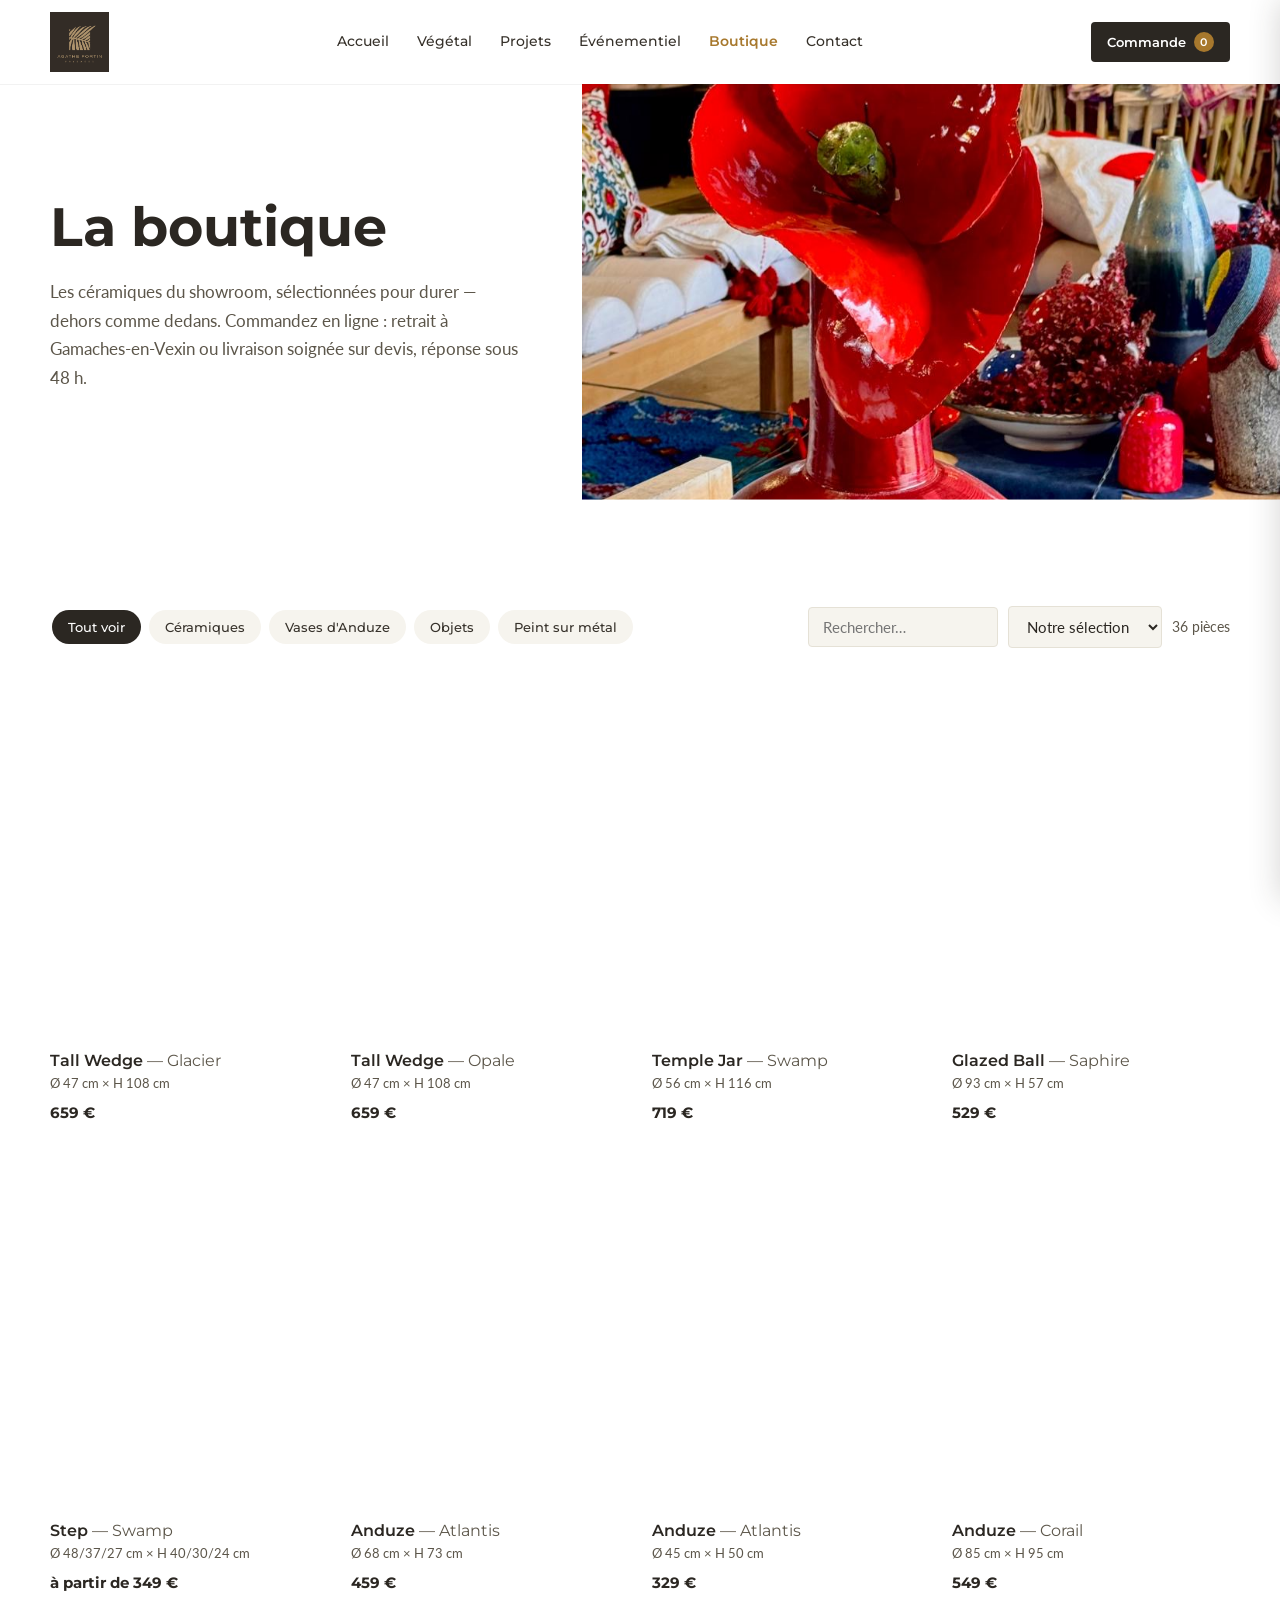
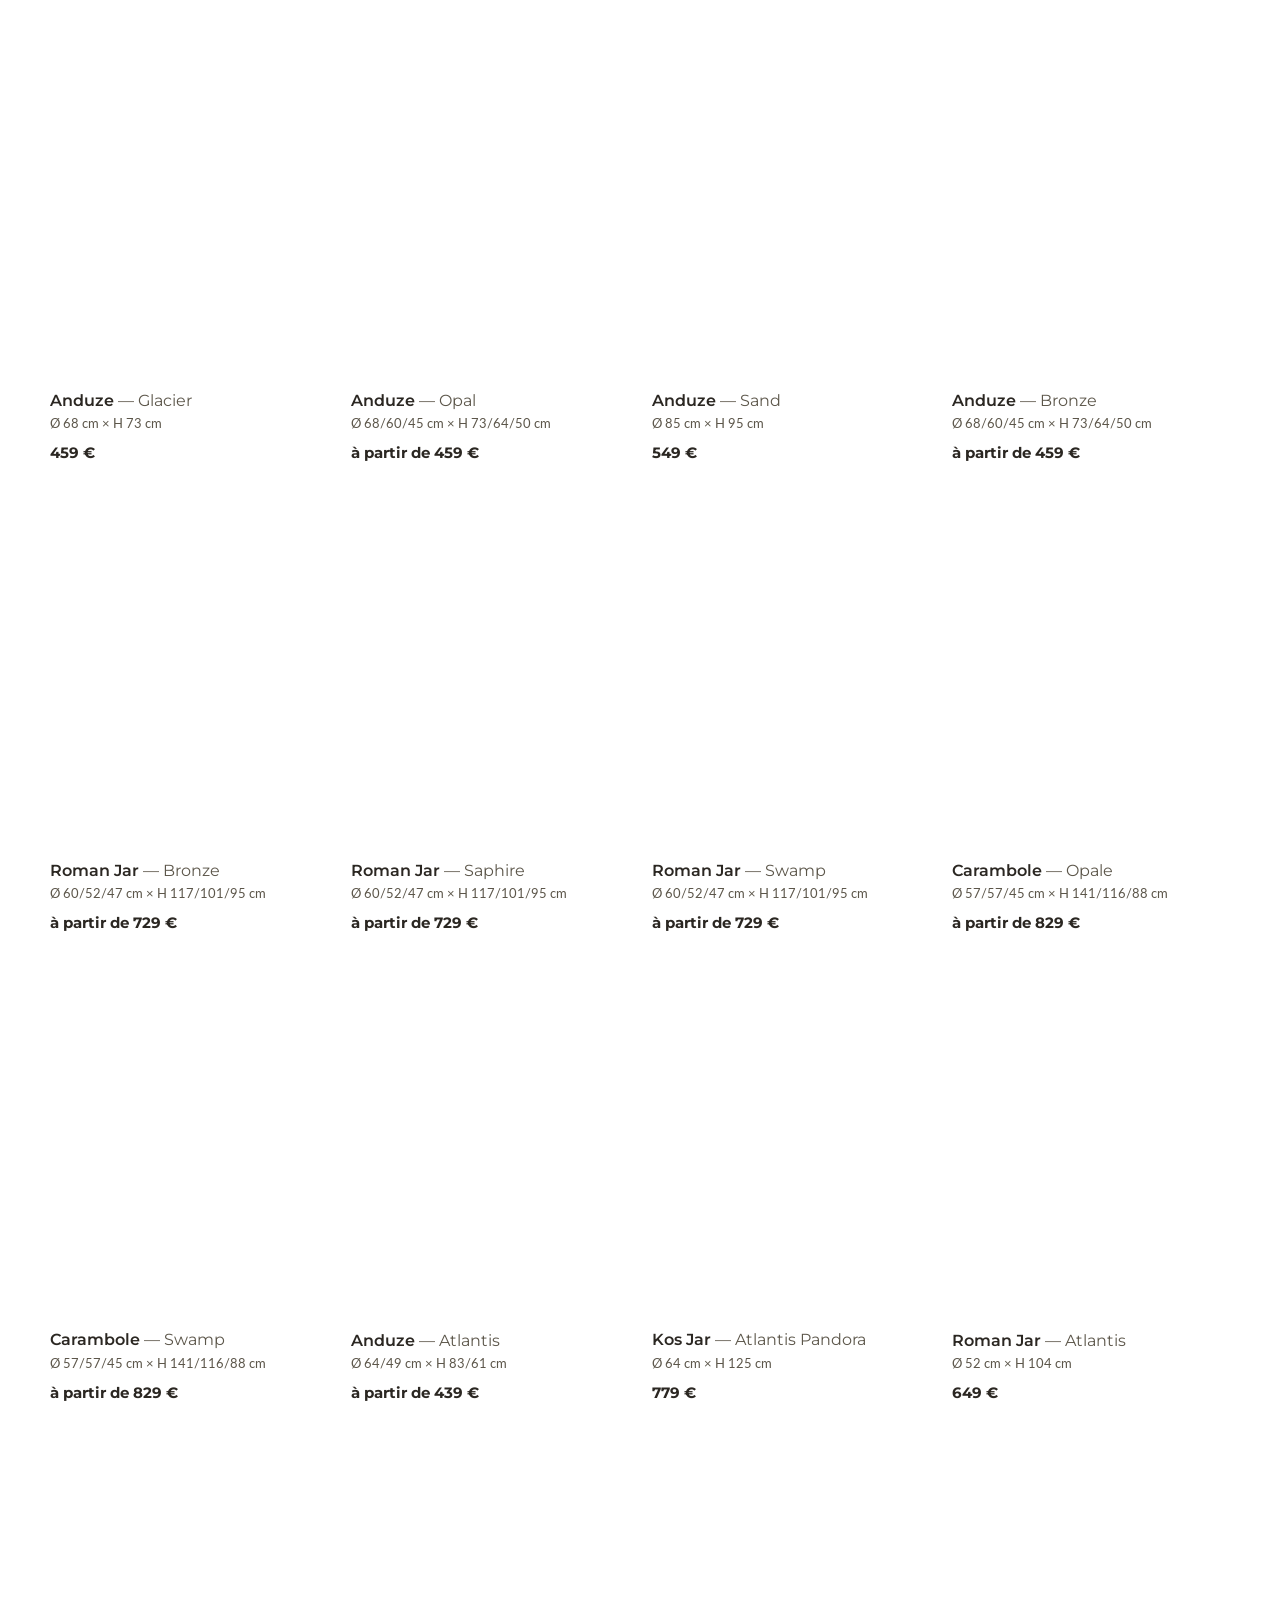
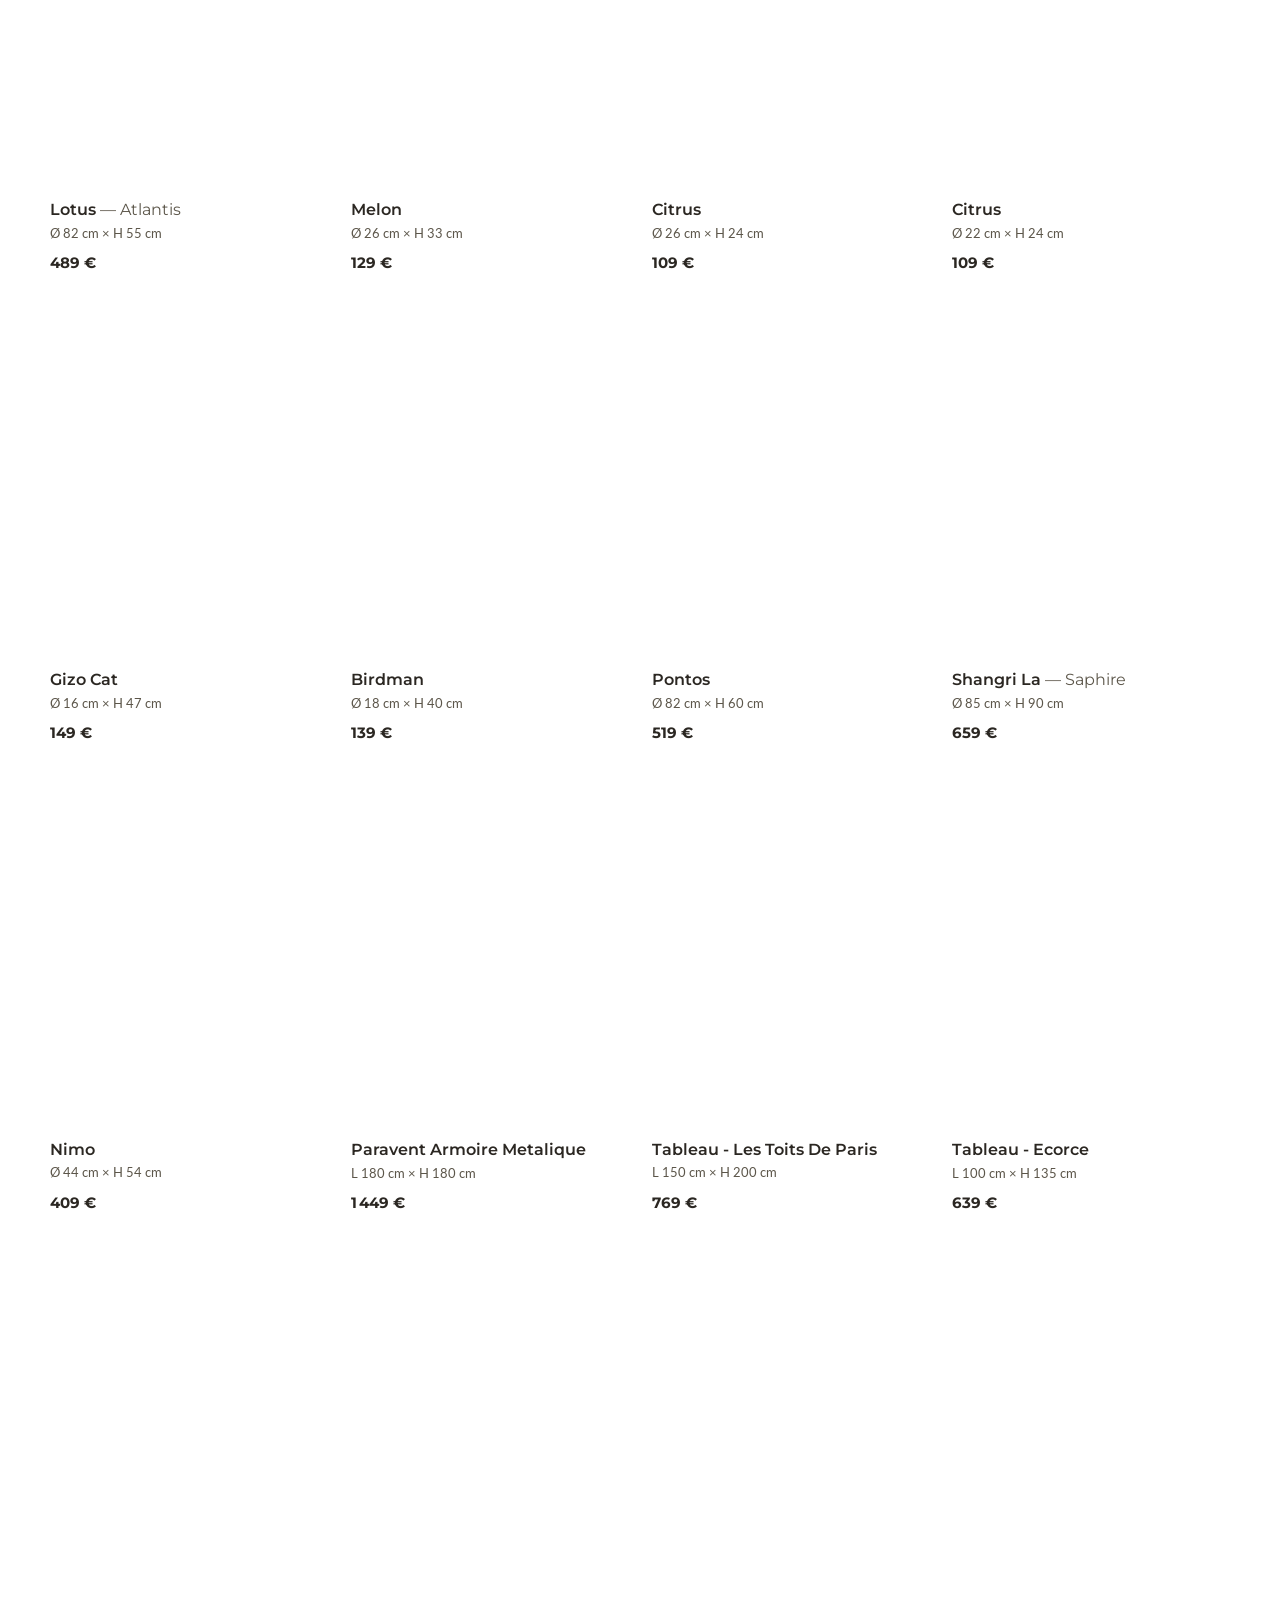
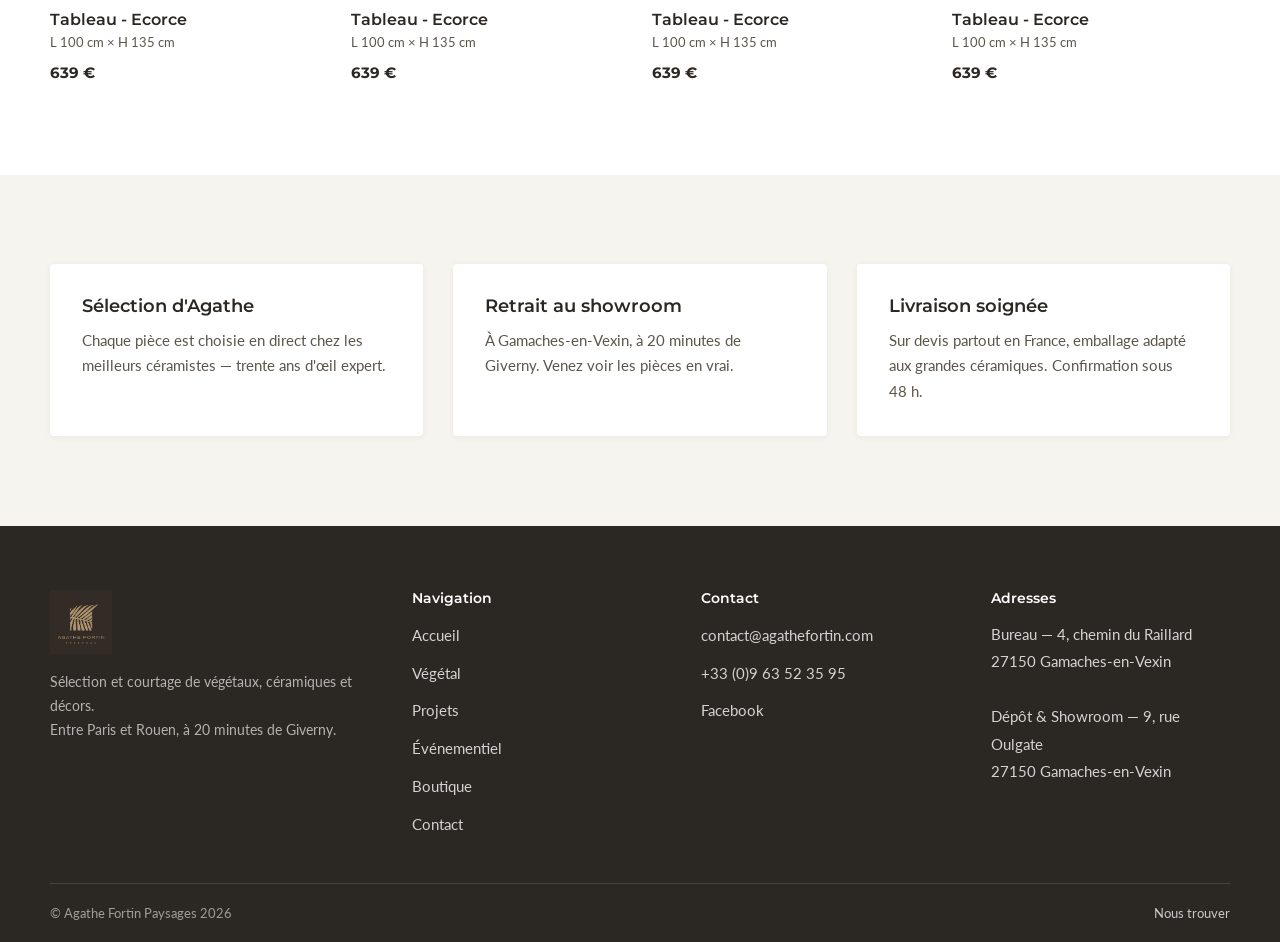
==== commit 592e5aae: "V2 refaite dans la langue de la mosaïque ; mosaïque des univers aussi en V1 Co-Authored-By: Claude O" ====
--- a/boutique.html
+++ b/boutique.html
@@ -14,7 +14,7 @@
 <link rel="preconnect" href="https://fonts.googleapis.com">
 <link rel="preconnect" href="https://fonts.gstatic.com" crossorigin>
 <link href="https://fonts.googleapis.com/css2?family=Montserrat:wght@400;500;600;700&family=Lato:wght@400;700&display=swap" rel="stylesheet">
-<link rel="stylesheet" href="assets/css/style.css?v=27">
+<link rel="stylesheet" href="assets/css/style.css?v=35">
 </head>
 <body>
 
@@ -197,7 +197,7 @@
   </div>
 </div>
 
-<script src="assets/data.js?v=27"></script>
-<script src="assets/js/main.js?v=27"></script>
+<script src="assets/data.js?v=35"></script>
+<script src="assets/js/main.js?v=35"></script>
 </body>
 </html>
--- a/assets/css/style.css
+++ b/assets/css/style.css
@@ -894,3 +894,59 @@
   .hero2-stack { margin-right: calc(-1 * clamp(36px, 5vw, 96px)); grid-template-columns: 1fr 1.18fr 1fr; }
   .hs-col:nth-child(2) img { aspect-ratio: 3 / 4.6; }
 }
+
+/* ============================================================
+   Sélecteur de version du design (accueil uniquement)
+   ============================================================ */
+.ds-switch {
+  position: fixed; left: 16px; bottom: calc(16px + env(safe-area-inset-bottom)); z-index: 150;
+  display: flex; align-items: center; gap: 4px;
+  background: rgba(43, 39, 34, 0.92); -webkit-backdrop-filter: blur(8px); backdrop-filter: blur(8px);
+  padding: 5px; border-radius: 999px;
+  box-shadow: 0 10px 28px -10px rgba(0, 0, 0, 0.5);
+  font-family: var(--sans); font-size: 12px;
+}
+.ds-switch span { color: rgba(255,255,255,0.6); padding: 0 8px 0 10px; font-weight: 600; }
+.ds-switch a {
+  color: #fff; font-weight: 700; padding: 7px 13px; border-radius: 999px;
+  transition: background 0.2s, color 0.2s;
+}
+.ds-switch a:hover { background: rgba(255,255,255,0.12); }
+.ds-switch a.on { background: var(--gold); color: #fff; }
+
+/* ============================================================
+   Mosaïque des univers (V1 et V2)
+   ============================================================ */
+/* ---------- univers en mosaïque ---------- */
+.v2-head { display: grid; gap: 10px 40px; align-items: end; margin-bottom: clamp(22px, 3vw, 36px); }
+@media (min-width: 900px) { .v2-head { grid-template-columns: 1fr 1fr; } }
+.v2-head h2 { margin-bottom: 0; font-size: clamp(28px, 4vw, 44px); letter-spacing: -0.02em; }
+.v2-head p { color: var(--ink-3); max-width: 46ch; }
+.v2-bento { display: grid; gap: clamp(12px, 1.4vw, 18px); }
+@media (min-width: 900px) {
+  .v2-bento { grid-template-columns: 5fr 7fr; grid-template-rows: repeat(2, clamp(240px, 22vw, 320px)); }
+  .v2-tile--big { grid-row: span 2; }
+}
+.v2-tile { position: relative; display: block; overflow: hidden; border-radius: 10px; background: var(--border); min-height: 260px; }
+.v2-tile img { position: absolute; inset: 0; width: 100%; height: 100%; object-fit: cover; transition: transform 0.8s cubic-bezier(0.22,1,0.36,1); }
+.v2-tile:hover img { transform: scale(1.05); }
+@media (max-width: 899px) { .v2-tile--big { min-height: 420px; } }
+.v2-chip {
+  position: absolute; left: 14px; bottom: 14px; right: 14px; z-index: 2;
+  display: grid; grid-template-columns: auto 1fr auto; grid-template-rows: auto auto; column-gap: 12px; align-items: center;
+  background: rgba(255,255,255,0.95); border-radius: 8px; padding: 12px 14px;
+  box-shadow: 0 10px 26px -14px rgba(43,39,34,0.5);
+}
+@media (min-width: 900px) { .v2-chip { right: auto; min-width: 300px; } }
+.v2-chip b { grid-row: span 2; font-family: var(--sans); font-size: 13px; color: var(--gold); }
+.v2-chip strong { font-family: var(--sans); font-size: 16px; color: var(--ink); }
+.v2-chip em { font-style: normal; font-size: 13px; color: var(--ink-3); grid-column: 2; }
+.v2-go {
+  grid-column: 3; grid-row: 1 / span 2;
+  width: 36px; height: 36px; border-radius: 50%;
+  display: flex; align-items: center; justify-content: center;
+  background: var(--ink); color: #fff; font-style: normal; font-size: 15px;
+  transition: background 0.25s, transform 0.35s cubic-bezier(0.22,1,0.36,1);
+}
+.v2-tile:hover .v2-go { background: var(--gold); transform: translateX(3px); }
+
